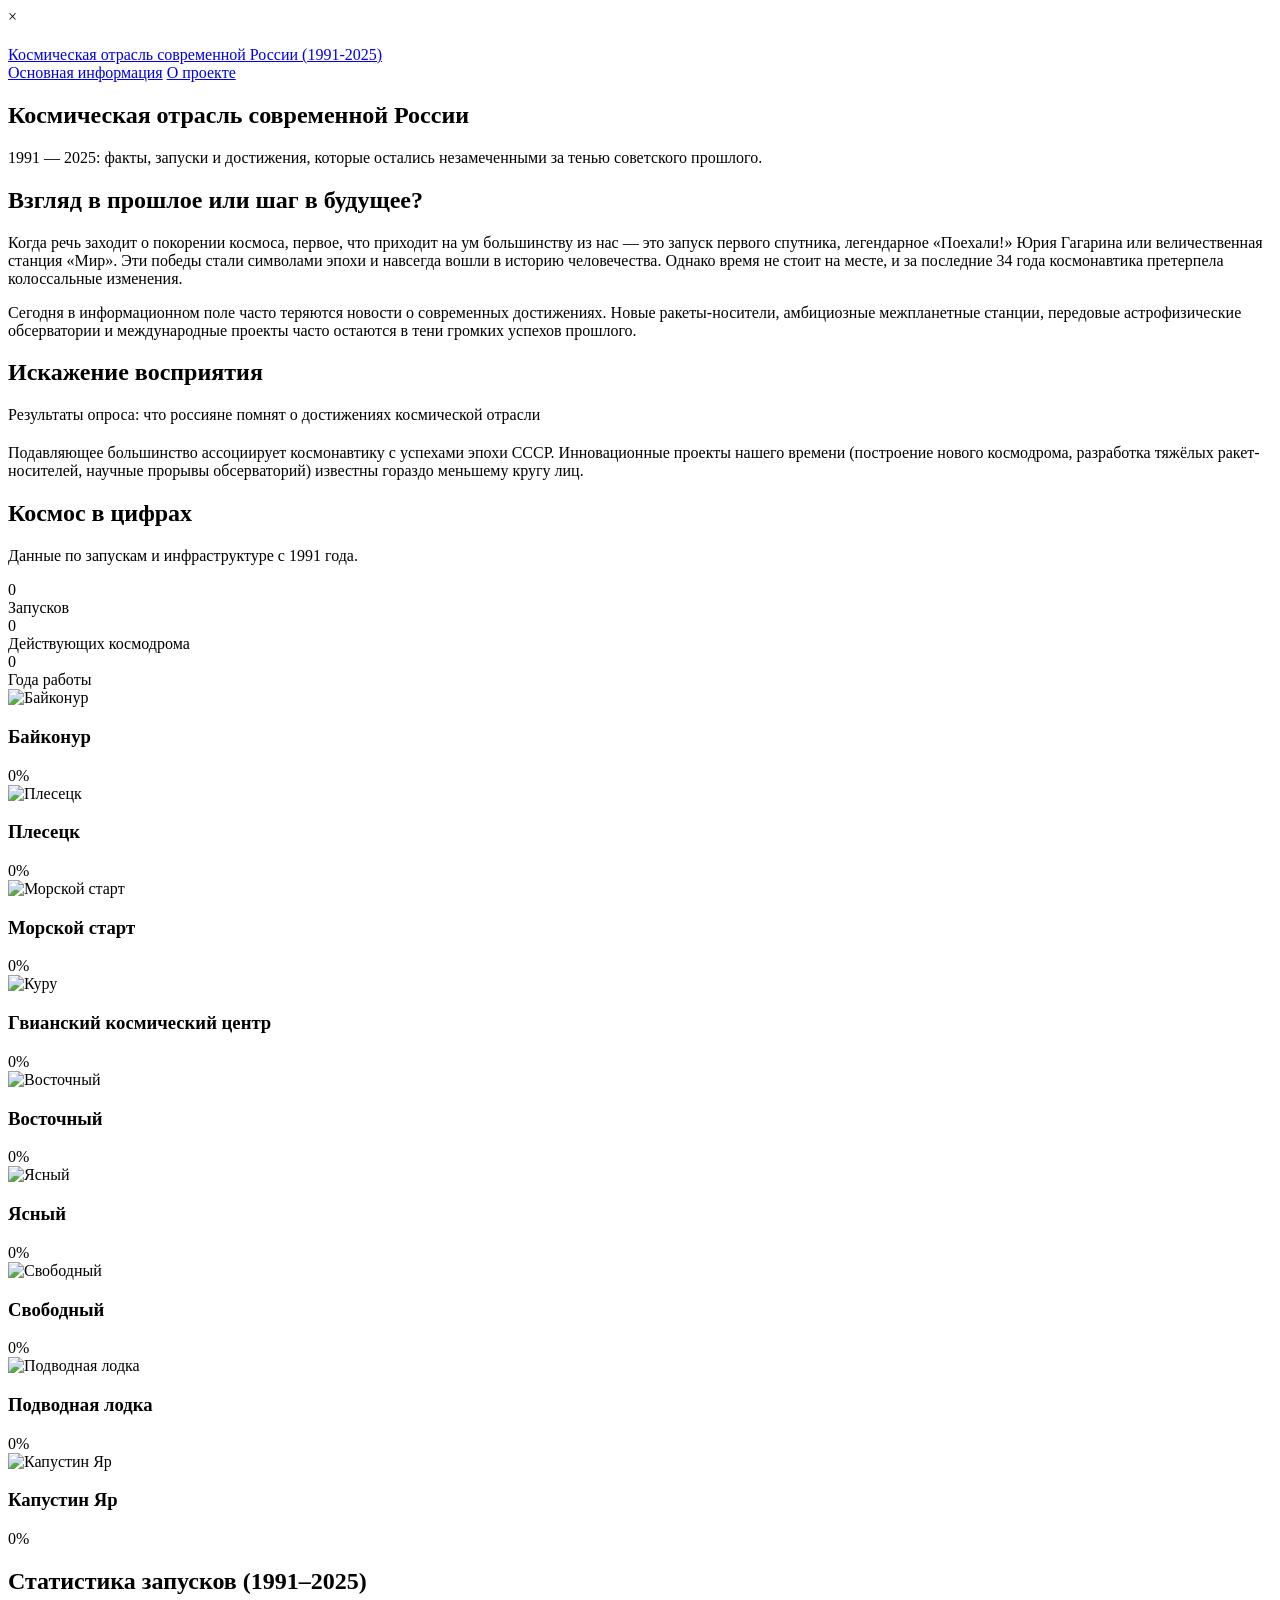
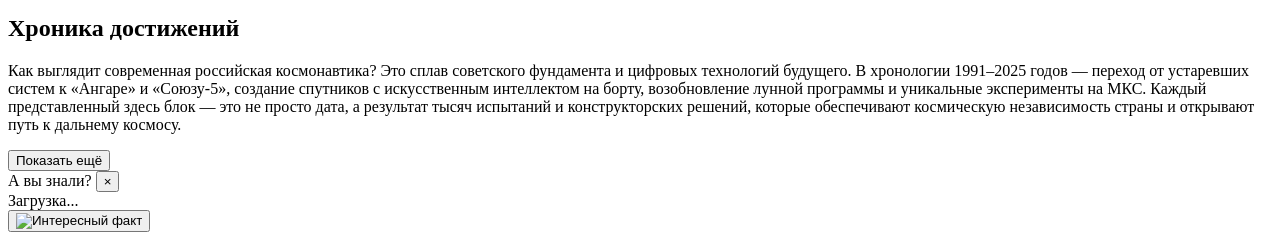
==== index.html @ 2cbf3773 "Create index.html" ====
<!DOCTYPE html>
<html lang="ru">
<head>
    <meta charset="UTF-8">
    <meta name="viewport" content="width=device-width, initial-scale=1.0">
    <title>Россия в космосе (1991-2025)</title>
    <link href="https://fonts.googleapis.com/css2?family=Roboto:wght@400;500;700;900&display=swap" rel="stylesheet">
    <link rel="stylesheet" href="style.css">
</head>

<div id="modal" class="modal">
    <div class="modal-content">
        <span class="close-modal">&times;</span>
        <div id="modal-img" class="modal-img"></div>
        <h2 id="modal-title" style="text-align: center; margin-bottom: 15px;"></h2>
        <p id="modal-text" style="line-height: 1.6; color: #475569;"></p>
    </div>
</div>
<body>

    <header class="header">
        <div class="container header-inner">
            <a href="index.html" class="logo">Космическая отрасль современной России (1991-2025)</a>
            <nav class="nav">
                <a href="index.html" class="active">Основная информация</a>
                <a href="about.html">О проекте</a>
            </nav>
        </div>
    </header>

    <section class="hero">
        <div class="container hero-content">
            <div class="hero-text t-animate" data-animate="fade-in-up">
                <h1>Космическая отрасль современной России</h1>
                <p>1991 — 2025: факты, запуски и достижения, которые остались незамеченными за тенью советского прошлого.</p>
            </div>
            <div class="hero-visual t-animate" data-animate="zoom-in">
    <div class="floating-object">
    <div class="slideshow-mask" id="slideshow">
        <div class="slide active" style="background-image: url('images/1.jpg')"></div>
        <div class="slide" style="background-image: url('images/2.jpg')"></div>
        <div class="slide" style="background-image: url('images/3.jpg')"></div>
    </div>
</div>
</div>
        </div>
    </section>

	<section class="section">
    <div class="container">
        <h2 class="section-title">Взгляд в прошлое или шаг в будущее?</h2>
        <p class="section-subtitle t-animate" data-animate="fade-in-up">
            Когда речь заходит о покорении космоса, первое, что приходит на ум большинству из нас — это запуск первого спутника, легендарное «Поехали!» Юрия Гагарина или величественная станция «Мир». Эти победы стали символами эпохи и навсегда вошли в историю человечества. Однако время не стоит на месте, и за последние 34 года космонавтика претерпела колоссальные изменения.
            </p>
        <p p class="section-subtitle t-animate" data-animate="fade-in-up">
Сегодня в информационном поле часто теряются новости о современных достижениях. Новые ракеты-носители, амбициозные межпланетные станции, передовые астрофизические обсерватории и международные проекты часто остаются в тени громких успехов прошлого.
        </p>
    </div>
</section>
	
	<section class="section" id="stats-section">
    <div class="container">
        <h2 class="section-title">Искажение восприятия</h2>
        <p class="section-subtitle">Результаты опроса: что россияне помнят о достижениях космической отрасли</p>
        
        <div class="chart-container" id="chart">
            </div>
            <p class="section-subtitle" style="margin-top:20px">Подавляющее большинство ассоциирует космонавтику с успехами эпохи СССР. Инновационные проекты нашего времени (построение нового космодрома, разработка тяжёлых ракет-носителей, научные прорывы обсерваторий) известны гораздо меньшему кругу лиц.</p>
    </div>
</section>


<section class="section">
        <div class="container">
            <h2 class="section-title t-animate" data-animate="fade-in-up">Космос в цифрах</h2>
            <p class="section-subtitle t-animate" data-animate="fade-in-up">Данные по запускам и инфраструктуре с 1991 года.</p>
            
            <div class="stats-grid">
                <div class="stat-item t-animate" data-animate="fade-in-up">
                    <div class="stat-number" data-target="988">0</div>
                    <div class="stat-label">Запусков</div>
                </div>
                <div class="stat-item t-animate" data-animate="fade-in-up" style="transition-delay: 0.1s;">
                    <div class="stat-number" data-target="3">0</div>
                    <div class="stat-label">Действующих космодрома</div>
                </div>
                <div class="stat-item t-animate" data-animate="fade-in-up" style="transition-delay: 0.2s;">
                    <div class="stat-number" data-target="34">0</div>
                    <div class="stat-label">Года работы</div>
                </div>
            </div>     
            
            
         
            <div class="spaceports-grid">
            
                <div class="spaceport-item t-animate" data-animate="fade-in-up" style="transition-delay: 0.1s;">
                    <div class="spaceport-circle">
                        <img src="images/б.png" alt="Байконур" class="spaceport-img">
                    </div>
                    <h3 class="spaceport-name">Байконур</h3>
                    <div class="spaceport-percentage" data-target="59.3">0%</div>
                </div>
                            
                <div class="spaceport-item t-animate" data-animate="fade-in-up" style="transition-delay: 0.2s;">
                    <div class="spaceport-circle">
                        <img src="images/п.png" alt="Плесецк" class="spaceport-img">
                    </div>
                    <h3 class="spaceport-name">Плесецк</h3>
                    <div class="spaceport-percentage" data-target="30.2">0%</div>
                </div>


		<div class="spaceport-item t-animate" data-animate="fade-in-up" style="transition-delay: 0.3s;">
                    <div class="spaceport-circle">
                        <img src="images/пп.png" alt="Морской старт" class="spaceport-img">
                    </div>
                    <h3 class="spaceport-name">Морской старт</h3>
                    <div class="spaceport-percentage" data-target="3.6
                    ">0%</div>
                </div>


                <div class="spaceport-item t-animate" data-animate="fade-in-up" style="transition-delay: 0.1s;">
                    <div class="spaceport-circle">
                        <img src="images/гкц.png" alt="Куру" class="spaceport-img">
                    </div>
                    <h3 class="spaceport-name">Гвианский космический центр</h3>
                    <div class="spaceport-percentage" data-target="2.7">0%</div>
                </div>		

                <div class="spaceport-item t-animate" data-animate="fade-in-up" style="transition-delay: 0.2s;">
                    <div class="spaceport-circle">
                        <img src="images/в.png" alt="Восточный" class="spaceport-img">
                    </div>
                    <h3 class="spaceport-name">Восточный</h3>
                    <div class="spaceport-percentage" data-target="2.1">0%</div>
                </div>

                <div class="spaceport-item t-animate" data-animate="fade-in-up" style="transition-delay: 0.3s;">
                    <div class="spaceport-circle">
                        <img src="images/я.png" alt="Ясный" class="spaceport-img">
                    </div>
                    <h3 class="spaceport-name">Ясный</h3>
                    <div class="spaceport-percentage" data-target="1">0%</div>
                </div>

                <div class="spaceport-item t-animate" data-animate="fade-in-up" style="transition-delay: 0.1s;">
                    <div class="spaceport-circle">
                        <img src="images/с.png" alt="Свободный" class="spaceport-img">
                    </div>
                    <h3 class="spaceport-name">Свободный</h3>
                    <div class="spaceport-percentage" data-target="0.5">0%</div>
                </div>
             
                <div class="spaceport-item t-animate" data-animate="fade-in-up" style="transition-delay: 0.2s;">
                    <div class="spaceport-circle">
                        <img src="images/пл.png" alt="Подводная лодка" class="spaceport-img">
                    </div>
                    <h3 class="spaceport-name">Подводная лодка</h3>
                    <div class="spaceport-percentage" data-target="0.3">0%</div>
                </div>

                <div class="spaceport-item t-animate" data-animate="fade-in-up" style="transition-delay: 0.3s;">
                    <div class="spaceport-circle">
                        <img src="images/к.png" alt="Капустин Яр" class="spaceport-img">
                    </div>
                    <h3 class="spaceport-name">Капустин Яр</h3>
                    <div class="spaceport-percentage" data-target="0.2">0%</div>
                </div>
            </div>
             
            
                   
    </section>
    
    <section class="section">
    <div class="container">
        <h2 class="section-title t-animate" data-animate="fade-in-up">Статистика запусков (1991–2025)</h2>
        <div id="launches-chart" class="histogram-vertical"></div>
    </div>
</section>
	
    <section class="section">
        <div class="container">
            <h2 class="section-title t-animate" data-animate="fade-in-up">Хроника достижений</h2>
            <p class="section-subtitle t-animate" data-animate="fade-in-up">Как выглядит современная российская космонавтика? Это сплав советского фундамента и цифровых технологий будущего. В хронологии 1991–2025 годов — переход от устаревших систем к «Ангаре» и «Союзу-5», создание спутников с искусственным интеллектом на борту, возобновление лунной программы и уникальные эксперименты на МКС. Каждый представленный здесь блок — это не просто дата, а результат тысяч испытаний и конструкторских решений, которые обеспечивают космическую независимость страны и открывают путь к дальнему космосу.
</p>
            
            <div class="cards-grid" id="events-grid"></div>

            <div class="btn-center t-animate" data-animate="fade-in-up">
                <button id="load-more-btn" class="btn btn-primary">Показать ещё</button>
            </div>
        </div>
    </section>

    <div class="fact-widget-container">
        <div class="fact-popup" id="fact-popup">
            <div class="fact-popup-header">
                <span>А вы знали?</span>
                <button class="close-fact" id="close-fact">×</button>
            </div>
            <div class="fact-popup-body" id="fact-text">Загрузка...</div>
        </div>
        <button class="fact-trigger-btn" id="fact-trigger-btn">
            <img src="images/question.png" alt="Интересный факт" style="width: 35px; height: 35px;">
        </button>
    </div>

    <script src="script.js"></script>
</body>
</html>
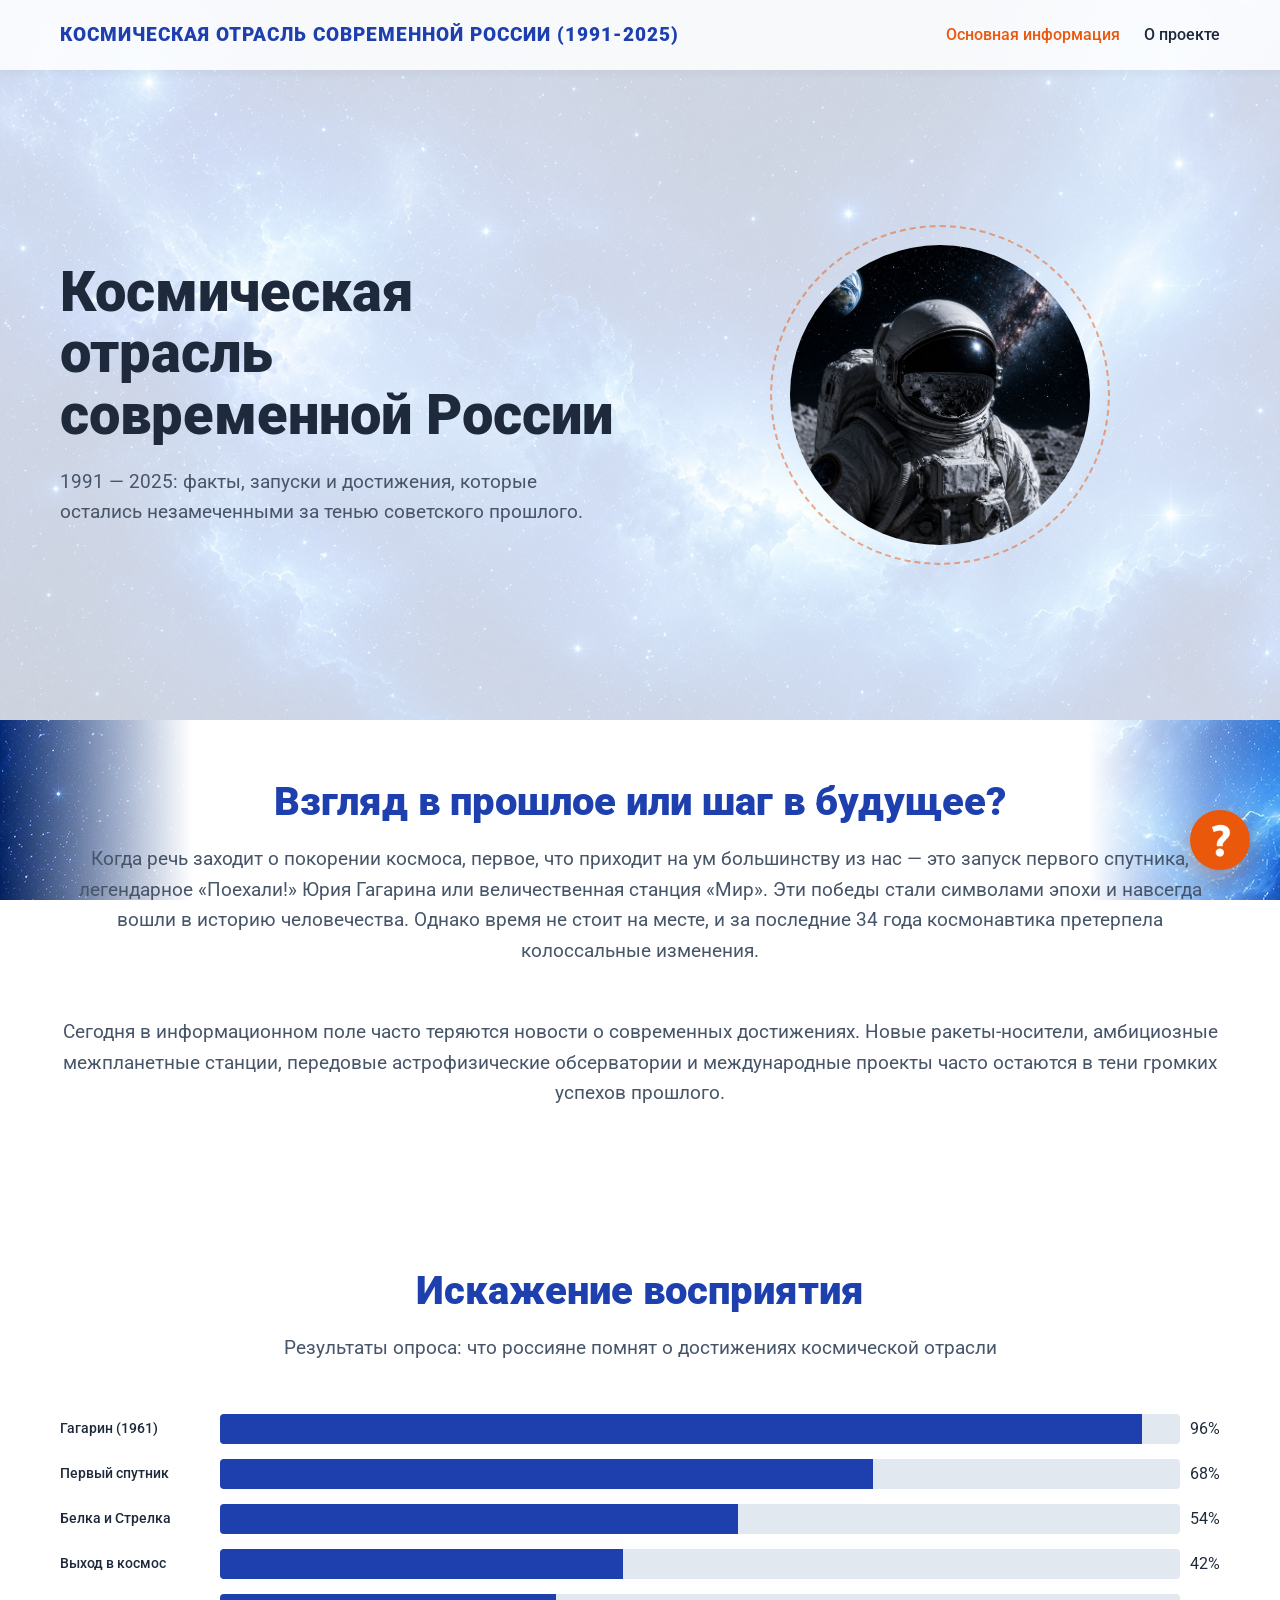
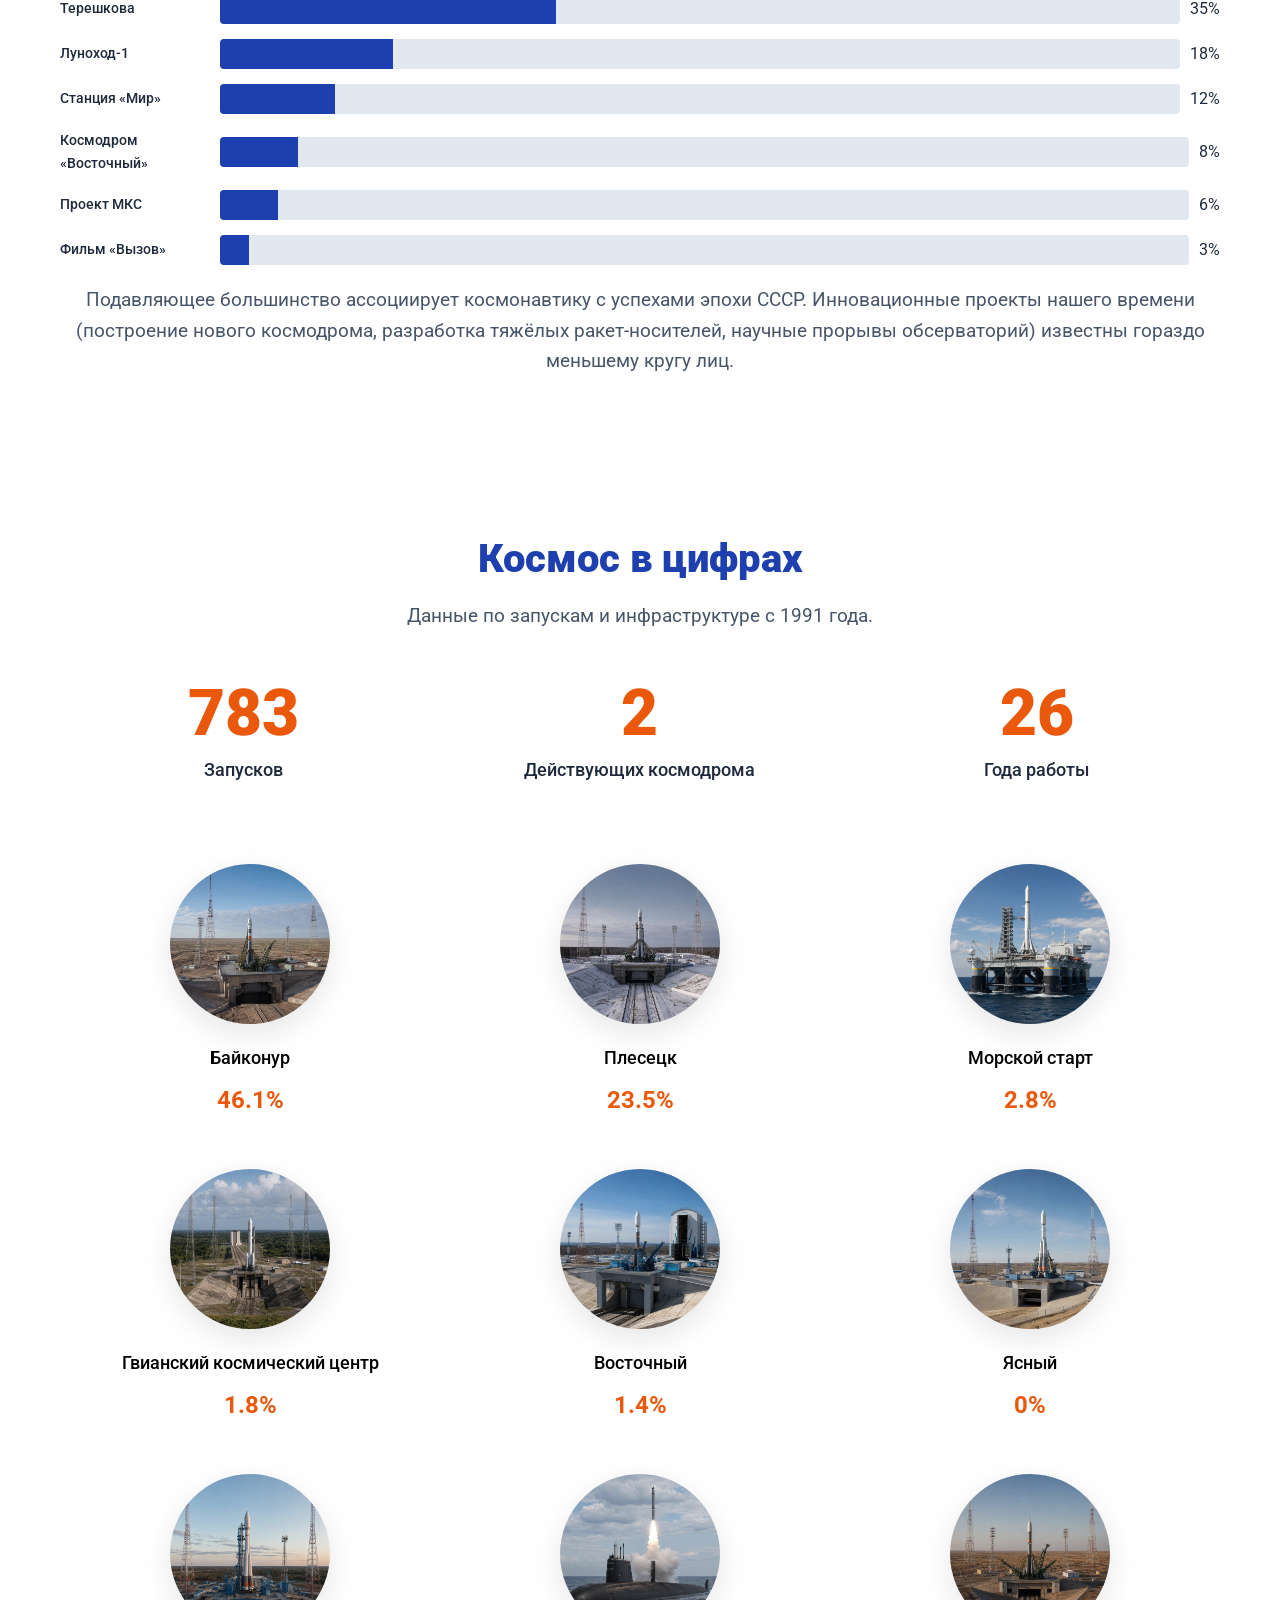
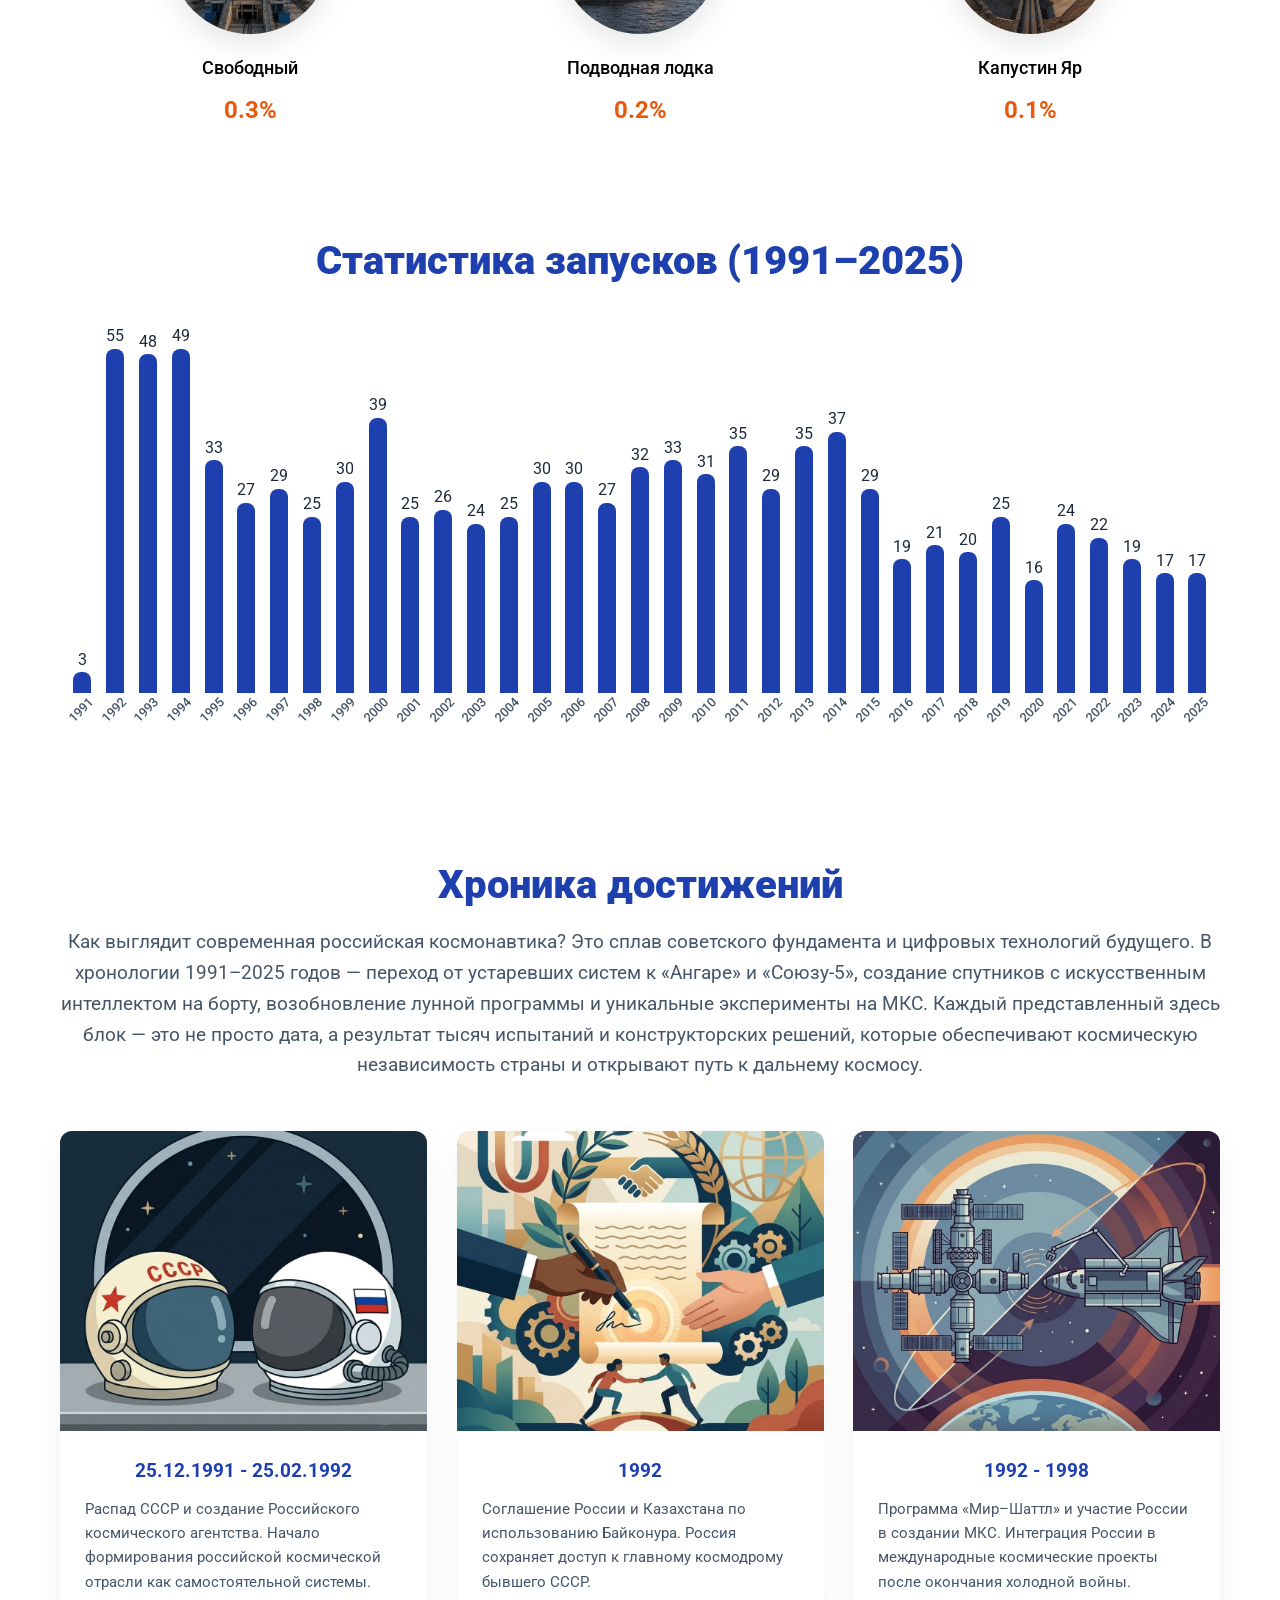
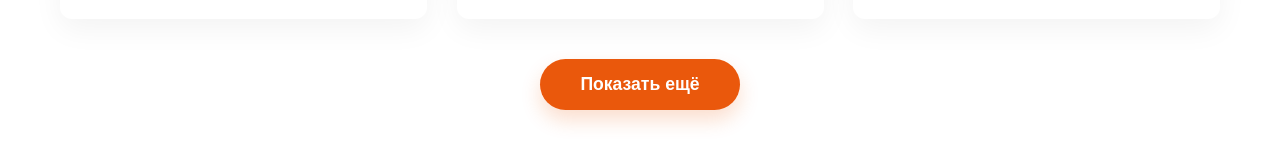
==== commit aa9552ba: "Update index.html" ====
--- a/index.html
+++ b/index.html
@@ -96,7 +96,7 @@
             
                 <div class="spaceport-item t-animate" data-animate="fade-in-up" style="transition-delay: 0.1s;">
                     <div class="spaceport-circle">
-                        <img src="images/б.png" alt="Байконур" class="spaceport-img">
+                        <img src="images/б.jpg" alt="Байконур" class="spaceport-img">
                     </div>
                     <h3 class="spaceport-name">Байконур</h3>
                     <div class="spaceport-percentage" data-target="59.3">0%</div>
@@ -104,7 +104,7 @@
                             
                 <div class="spaceport-item t-animate" data-animate="fade-in-up" style="transition-delay: 0.2s;">
                     <div class="spaceport-circle">
-                        <img src="images/п.png" alt="Плесецк" class="spaceport-img">
+                        <img src="images/п.jpg" alt="Плесецк" class="spaceport-img">
                     </div>
                     <h3 class="spaceport-name">Плесецк</h3>
                     <div class="spaceport-percentage" data-target="30.2">0%</div>
@@ -113,7 +113,7 @@
 
 		<div class="spaceport-item t-animate" data-animate="fade-in-up" style="transition-delay: 0.3s;">
                     <div class="spaceport-circle">
-                        <img src="images/пп.png" alt="Морской старт" class="spaceport-img">
+                        <img src="images/пп.jpg" alt="Морской старт" class="spaceport-img">
                     </div>
                     <h3 class="spaceport-name">Морской старт</h3>
                     <div class="spaceport-percentage" data-target="3.6
@@ -123,7 +123,7 @@
 
                 <div class="spaceport-item t-animate" data-animate="fade-in-up" style="transition-delay: 0.1s;">
                     <div class="spaceport-circle">
-                        <img src="images/гкц.png" alt="Куру" class="spaceport-img">
+                        <img src="images/гкц.jpg" alt="Куру" class="spaceport-img">
                     </div>
                     <h3 class="spaceport-name">Гвианский космический центр</h3>
                     <div class="spaceport-percentage" data-target="2.7">0%</div>
@@ -131,7 +131,7 @@
 
                 <div class="spaceport-item t-animate" data-animate="fade-in-up" style="transition-delay: 0.2s;">
                     <div class="spaceport-circle">
-                        <img src="images/в.png" alt="Восточный" class="spaceport-img">
+                        <img src="images/в.jpg" alt="Восточный" class="spaceport-img">
                     </div>
                     <h3 class="spaceport-name">Восточный</h3>
                     <div class="spaceport-percentage" data-target="2.1">0%</div>
@@ -139,7 +139,7 @@
 
                 <div class="spaceport-item t-animate" data-animate="fade-in-up" style="transition-delay: 0.3s;">
                     <div class="spaceport-circle">
-                        <img src="images/я.png" alt="Ясный" class="spaceport-img">
+                        <img src="images/я.jpg" alt="Ясный" class="spaceport-img">
                     </div>
                     <h3 class="spaceport-name">Ясный</h3>
                     <div class="spaceport-percentage" data-target="1">0%</div>
@@ -147,7 +147,7 @@
 
                 <div class="spaceport-item t-animate" data-animate="fade-in-up" style="transition-delay: 0.1s;">
                     <div class="spaceport-circle">
-                        <img src="images/с.png" alt="Свободный" class="spaceport-img">
+                        <img src="images/с.jpg" alt="Свободный" class="spaceport-img">
                     </div>
                     <h3 class="spaceport-name">Свободный</h3>
                     <div class="spaceport-percentage" data-target="0.5">0%</div>
@@ -155,7 +155,7 @@
              
                 <div class="spaceport-item t-animate" data-animate="fade-in-up" style="transition-delay: 0.2s;">
                     <div class="spaceport-circle">
-                        <img src="images/пл.png" alt="Подводная лодка" class="spaceport-img">
+                        <img src="images/пл.jpg" alt="Подводная лодка" class="spaceport-img">
                     </div>
                     <h3 class="spaceport-name">Подводная лодка</h3>
                     <div class="spaceport-percentage" data-target="0.3">0%</div>
@@ -163,7 +163,7 @@
 
                 <div class="spaceport-item t-animate" data-animate="fade-in-up" style="transition-delay: 0.3s;">
                     <div class="spaceport-circle">
-                        <img src="images/к.png" alt="Капустин Яр" class="spaceport-img">
+                        <img src="images/к.jpg" alt="Капустин Яр" class="spaceport-img">
                     </div>
                     <h3 class="spaceport-name">Капустин Яр</h3>
                     <div class="spaceport-percentage" data-target="0.2">0%</div>
--- a/style.css
+++ b/style.css
@@ -0,0 +1,558 @@
+:root {
+    --color-text: #1E293B;
+    /* Изменили на глубокий синий для ассоциации с космосом */
+    --color-accent-blue: #1E40AF; 
+    /* Оранжевый оставляем для контрастных акцентов */
+    --color-accent-orange: #EA580C;
+    --font-main: 'Roboto', sans-serif;
+    --color-dark-blue: #0F172A
+}
+
+* {
+    margin: 0;
+    padding: 0;
+    box-sizing: border-box;
+}
+
+body {
+    font-family: var(--font-main);
+    color: var(--color-text);
+    /* Тот самый линейный градиент */
+    background: linear-gradient(90deg, rgba(255, 255, 255, 0) 0%, #FFFFFF 15%, #FFFFFF 85%, rgba(255, 255, 255, 0) 100%), url('images/space.jpg');
+    background-attachment: fixed;
+    line-height: 1.6;
+    overflow-x: hidden;
+    min-height: 100vh;
+    display: flex;
+    flex-direction: column;
+}
+
+.container {
+    max-width: 1200px;
+    margin: 0 auto;
+    padding: 0 20px;
+}
+
+.modal {
+    display: none; 
+    position: fixed; 
+    top: 0; left: 0; 
+    width: 100%; height: 100%;
+    background: rgba(0, 0, 0, 0.7);
+    z-index: 1000;
+    justify-content: center;
+    align-items: center;
+    padding: 20px;
+}
+
+.modal-content {
+    background: white;
+    padding: 40px;
+    border-radius: 20px;
+    max-width: 600px; /* Фиксированная ширина */
+    width: 100%;
+    position: relative;
+    max-height: 90vh;
+    overflow-y: auto; /* Прокрутка, если текст длинный */
+}
+
+.modal-img {
+    width: 100%;
+    aspect-ratio: 1 / 1; /* Всегда квадрат */
+    background-size: cover;
+    background-position: center;
+    border-radius: 10px;
+    margin-bottom: 20px;
+}
+
+.close-modal {
+    position: absolute;
+    top: 20px; right: 20px;
+    font-size: 2rem;
+    cursor: pointer;
+    color: #333;
+}
+
+/* Контейнер для сетки космодромов */
+.spaceports-grid {
+    display: grid;
+    grid-template-columns: repeat(3, 1fr);
+    gap: 50px 30px;
+    margin-top: 80px; /* Отступ от верхних цифр */
+    padding: 0 10px;
+}
+
+/* Элемент космодрома */
+.spaceport-item {
+    display: flex;
+    flex-direction: column;
+    align-items: center;
+    text-align: center;
+}
+
+/* Круглая обертка для изображения */
+.spaceport-circle {
+    width: 160px;
+    height: 160px;
+    border-radius: 50%;
+    overflow: hidden;
+    margin-bottom: 20px;
+    box-shadow: 0 10px 30px rgba(0, 0, 0, 0.1); /* Легкая тень в стиле Tilda */
+    background-color: #f5f5f5;
+    transition: transform 0.3s ease;
+}
+
+/* Эффект при наведении на элемент */
+.spaceport-item:hover .spaceport-circle {
+    transform: translateY(-5px);
+}
+
+/* Само изображение внутри круга */
+.spaceport-img {
+    width: 100%;
+    height: 100%;
+    object-fit: cover; /* Картинка заполнит круг без деформации */
+    filter: grayscale(20%); /* Слегка приглушим тона для стиля */
+    transition: filter 0.3s ease;
+}
+
+.spaceport-item:hover .spaceport-img {
+    filter: grayscale(0%);
+}
+
+/* Название космодрома */
+.spaceport-name {
+    font-size: 18px;
+    font-weight: 500;
+    color: #000000;
+    margin: 0 0 8px 0;
+    font-family: inherit;
+}
+
+/* Процент запусков */
+.spaceport-percentage {
+    font-size: 24px;
+    font-weight: 700;
+    color: #EA580C; /* Можно выбрать акцентный цвет вашего сайта */
+    font-family: inherit;
+}
+
+/* Адаптивность */
+@media (max-width: 960px) {
+    .spaceports-grid {
+        grid-template-columns: repeat(2, 1fr);
+        gap: 40px 20px;
+        margin-top: 60px;
+    }
+    .spaceport-circle {
+        width: 140px;
+        height: 140px;
+    }
+}
+
+@media (max-width: 568px) {
+    .spaceports-grid {
+        grid-template-columns: 1fr;
+        gap: 40px;
+        margin-top: 50px;
+    }
+}
+
+
+
+/* Навигация */
+.header {
+    position: fixed;
+    top: 0; width: 100%;
+    background: rgba(255, 255, 255, 0.85);
+    backdrop-filter: blur(12px);
+    box-shadow: 0 2px 10px rgba(0,0,0,0.05);
+    z-index: 100;
+}
+.header-inner {
+    display: flex;
+    justify-content: space-between;
+    align-items: center;
+    height: 70px;
+}
+.logo {
+    font-weight: 900;
+    font-size: 1.2rem;
+    color: var(--color-accent-blue);
+    text-transform: uppercase;
+    letter-spacing: 1px;
+    text-decoration: none;
+}
+.nav a {
+    text-decoration: none;
+    color: var(--color-text);
+    margin-left: 20px;
+    font-weight: 500;
+    transition: color 0.2s;
+}
+.nav a:hover, .nav a.active { color: var(--color-accent-orange); }
+
+/* Секции */
+.section { 
+    padding: 50px 0; 
+    flex: 1;
+}
+.bg-glass { 
+    /* Эффект матового стекла для выделения блоков на фоне градиента */
+    background-color: rgba(255, 255, 255, 0.6); 
+    backdrop-filter: blur(5px);
+    border-top: 1px solid rgba(255, 255, 255, 0.8);
+    border-bottom: 1px solid rgba(255, 255, 255, 0.8);
+}
+.section-title {
+    font-size: 2.5rem;
+    font-weight: 900;
+    text-align: center;
+    margin-bottom: 10px;
+    color: var(--color-accent-blue);
+}
+.section-subtitle {
+    text-align: center;
+    font-size: 1.2rem;
+    margin-bottom: 50px;
+    color: #475569;
+}
+
+.events-section {
+    background: linear-gradient(90deg, var(--color-dark-blue) 0%, #F8FAFC 15%, #F8FAFC 85%, var(--color-dark-blue) 100%);
+}
+
+.chart-container {
+    display: flex;
+    flex-direction: column;
+    gap: 15px;
+    margin-top: 40px;
+}
+
+.bar-wrapper {
+    display: flex;
+    align-items: center;
+    gap: 10px;
+}
+
+.bar-label { width: 150px; font-size: 0.9rem; font-weight: 500; }
+
+.bar-bg {
+    flex-grow: 1;
+    height: 30px;
+    background: #e2e8f0;
+    border-radius: 4px;
+    overflow: hidden;
+}
+
+.bar-fill {
+    height: 100%;
+    background: var(--color-accent-blue);
+    width: 0; /* Начальное состояние */
+    transition: width 1.5s ease-out;
+}
+
+/* Обложка (Hero) */
+.hero {
+    min-height: 80vh;
+    display: flex;
+    align-items: center;
+    padding-top: 70px;
+    background: linear-gradient(rgba(255,255,255,0.8), rgba(255,255,255,0.8)), url('images/space.jpg');
+    background-size: cover;
+    background-position: center;
+}
+.hero-content {
+    display: flex;
+    align-items: center;
+    justify-content: space-between;
+    width: 100%;
+}
+.hero-text { flex: 1; padding-right: 40px; }
+.hero-text h1 {
+    font-size: 3.5rem;
+    font-weight: 900;
+    line-height: 1.1;
+    margin-bottom: 20px;
+}
+.hero-text p { font-size: 1.2rem; color: #475569; }
+.hero-visual {
+    flex: 1;
+    display: flex;
+    justify-content: center;
+    align-items: center;
+}
+.floating-object {
+    width: 300px;
+    height: 300px;
+    position: relative; /* Для позиционирования рамки */
+    animation: float 6s ease-in-out infinite;
+}
+
+/* Рамка теперь принадлежит .floating-object и НЕ обрезается */
+.floating-object::after {
+    content: ''; 
+    position: absolute;
+    top: -20px; left: -20px; right: -20px; bottom: -20px;
+    border: 2px dashed rgba(234, 88, 12, 0.5);
+    border-radius: 50%;
+    animation: spin 20s linear infinite;
+    pointer-events: none;
+}
+
+/* Контейнер для слайдов, который делает "круг" */
+.slideshow-mask {
+    width: 100%;
+    height: 100%;
+    border-radius: 50%;
+    overflow: hidden; /* Обрезает слайды по кругу */
+    position: relative;
+}
+
+.slide {
+    position: absolute;
+    top: 0; left: 0;
+    width: 100%; height: 100%;
+    background-size: cover;
+    background-position: center;
+    opacity: 0;
+    transition: opacity 1s ease-in-out;
+}
+
+.slide.active {
+    opacity: 1;
+}
+
+@keyframes float { 0% { transform: translateY(0); } 50% { transform: translateY(-20px); } 100% { transform: translateY(0); } }
+@keyframes spin { 100% { transform: rotate(360deg); } }
+
+/* Элементы контента */
+.chart-placeholder, .infographic-placeholder {
+    width: 100%; height: 300px;
+    background-color: rgba(255, 255, 255, 0.8);
+    border: 2px dashed #94A3B8;
+    border-radius: 12px;
+    display: flex; justify-content: center; align-items: center;
+    color: #64748B; margin-bottom: 40px; text-align: center;
+}
+
+.stats-grid { display: grid; grid-template-columns: repeat(3, 1fr); gap: 30px; text-align: center; margin-bottom: 50px; }
+.stat-number { font-size: 4rem; font-weight: 900; color: var(--color-accent-orange); line-height: 1; }
+.stat-label { font-size: 1.1rem; font-weight: 500; margin-top: 10px; }
+
+.cards-grid { display: grid; grid-template-columns: repeat(3, 1fr); gap: 30px; margin-bottom: 40px; }
+.card {
+    background: #FFFFFF;
+    border-radius: 12px; overflow: hidden;
+    box-shadow: 0 10px 30px rgba(0,0,0,0.05);
+    transition: transform 0.4s cubic-bezier(0.175, 0.885, 0.32, 1.275), box-shadow 0.4s;
+    will-change: transform;
+    display: flex; flex-direction: column;
+    cursor: pointer;
+}
+.card:hover {transform: translateY(-20px) !important; box-shadow: 0 20px 50px rgba(0,0,0,0.2); }
+.card-img { height: 300px; background-color: #E2E8F0; background-size: cover; background-position: center; }
+.card-body { padding: 25px; flex: 1; }
+.card-title { text-align: center; font-size: 1.2rem; font-weight: 700; margin-bottom: 10px; color: var(--color-accent-blue); }
+.card-text { font-size: 0.95rem; color: #475569; }
+
+.about-grid { display: grid; grid-template-columns: 1fr 1fr; gap: 40px; background: rgba(255,255,255,0.8); padding: 40px; border-radius: 20px; box-shadow: 0 10px 30px rgba(0,0,0,0.03); }
+.lit-list { padding-left: 20px; color: #475569; }
+.lit-list li { margin-bottom: 10px; }
+
+/* Кнопки */
+.btn-center { text-align: center; }
+.btn {
+    padding: 15px 40px; font-size: 1.1rem; font-weight: 700;
+    border: none; border-radius: 30px; cursor: pointer; transition: 0.3s;
+}
+.btn-primary { background-color: var(--color-accent-orange); color: white; box-shadow: 0 10px 20px rgba(234, 88, 12, 0.2); }
+.btn-primary:hover { background-color: #C2410C; transform: translateY(-2px); }
+
+/* Виджет (Знак вопроса) */
+.fact-widget-container { position: fixed; bottom: 30px; right: 30px; z-index: 1000; display: flex; flex-direction: column; align-items: flex-end; }
+.fact-trigger-btn {
+    width: 60px; height: 60px; border-radius: 50%;
+    background-color: var(--color-accent-orange); border: none; cursor: pointer;
+    box-shadow: 0 10px 25px rgba(234, 88, 12, 0.3);
+    display: flex; justify-content: center; align-items: center; transition: transform 0.3s;
+}
+.fact-trigger-btn:hover { transform: scale(1.1); }
+.fact-trigger-btn svg { width: 35px; height: 35px; }
+.fact-popup {
+    background: white; width: 300px; border-radius: 12px;
+    box-shadow: 0 15px 35px rgba(0,0,0,0.15); margin-bottom: 15px;
+    opacity: 0; transform: translateY(20px) scale(0.9); pointer-events: none;
+    transition: all 0.3s cubic-bezier(0.175, 0.885, 0.32, 1.275); transform-origin: bottom right;
+}
+.fact-popup.active { opacity: 1; transform: translateY(0) scale(1); pointer-events: auto; }
+.fact-popup-header { background: var(--color-accent-blue); color: white; padding: 15px; font-weight: 700; display: flex; justify-content: space-between; align-items: center; border-radius: 12px 12px 0 0; }
+.close-fact { background: none; border: none; color: white; font-size: 1.5rem; cursor: pointer; line-height: 1; }
+.fact-popup-body { padding: 20px; font-size: 0.95rem; }
+
+/* Анимации появления */
+.t-animate { opacity: 0; transition: all 0.8s ease-out; }
+.t-animate[data-animate="fade-in-up"] { transform: translateY(50px); }
+.t-animate[data-animate="zoom-in"] { transform: scale(0.8); }
+.t-animate_started { opacity: 1; transform: translateY(0) scale(1) !important; }
+
+@media (max-width: 768px) {
+    .hero-content { flex-direction: column; text-align: center; }
+    .hero-text { padding-right: 0; margin-bottom: 40px; }
+    .stats-grid, .cards-grid, .about-grid { grid-template-columns: 1fr; }
+}
+
+
+/* ==========================================================================
+   ОБНОВЛЕННЫЕ СТИЛИ ДЛЯ ВЕРТИКАЛЬНОЙ ГИСТОГРАММЫ ЗАПУСКОВ
+   ========================================================================== */
+
+/* Контейнер для графика — делаем его флексбокс-рядом, чтобы столбцы росли снизу вверх */
+#launches-chart {
+    display: flex;
+    align-items: flex-end; /* Столбцы выравниваются по нижней линии */
+    justify-content: space-between;
+    height: 450px; /* Увеличили высоту, чтобы столбцы стали выше и длиннее */
+    padding: 20px 10px 60px 10px; /* Отступ снизу увеличен под наклоненный текст */
+    background: transparent;
+    gap: 8px; /* Визуально разделяем столбцы между собой */
+}
+
+/* Обертка для столбца и подписи года */
+.launches-bar-wrapper {
+    display: flex;
+    flex-direction: column;
+    align-items: center;
+    justify-content: flex-end;
+    height: 100%;
+    flex: 1; /* Чтобы столбцы равномерно распределялись по ширине */
+    position: relative;
+}
+
+/* Сам столбец */
+.launches-bar {
+    width: 100%;
+    max-width: 18px; /* Ограничиваем максимальную ширину столбца */
+    background: var(--color-accent-blue); /* Используем тот же синий цвет */
+    border-radius: 8px 8px 0 0; /* Закругляем только верхние края */
+    
+    /* Анимация плавного появления высоты */
+    height: 0; 
+    transition: height 1.5s cubic-bezier(0.25, 1, 0.5, 1); 
+}
+
+/* Подпись года под столбцом */
+.launches-year {
+    position: absolute;
+    bottom: -40px; /* Смещаем вниз под график */
+    left: -25%;
+    font-size: 0.8rem;
+    font-weight: 500;
+    color: #475569;
+    
+    /* Поворачиваем текст под наклоном (45 градусов), чтобы не сливался */
+    transform: rotate(-45deg);
+    transform-origin: left top;
+    white-space: nowrap;
+}
+
+/* Убираем неуместную синюю полосу */
+/* Скорее всего, она появлялась из-за border в классе .bg-glass или каком-то общем контейнере */
+#launches-chart-section, 
+.launches-chart-container {
+    border-bottom: none !important;
+    border-top: none !important;
+    box-shadow: none !important;
+}
+
+
+/* ==========================================================================
+   СТИЛИ ДЛЯ СТРАНИЦЫ "О ПРОЕКТЕ"
+   ========================================================================== */
+
+.authors-grid {
+    display: grid;
+    grid-template-columns: repeat(2, 1fr);
+    gap: 40px;
+    max-width: 800px;
+    margin: 40px auto 0 auto;
+}
+
+.author-item {
+    display: flex;
+    flex-direction: column;
+    align-items: center;
+    text-align: center;
+}
+
+.author-avatar {
+    width: 180px;
+    height: 180px;
+    border-radius: 50%;
+    overflow: hidden;
+    margin-bottom: 20px;
+    box-shadow: 0 10px 30px rgba(0, 0, 0, 0.12);
+    background-color: #F1F5F9;
+    border: 3px solid white;
+    transition: transform 0.3s ease;
+}
+
+.author-item:hover .author-avatar {
+    transform: scale(1.04);
+}
+
+.author-avatar img {
+    width: 100%;
+    height: 100%;
+    object-fit: cover;
+}
+
+.author-name {
+    font-size: 1.3rem;
+    font-weight: 700;
+    color: var(--color-text);
+    margin-bottom: 5px;
+}
+
+.author-role {
+    font-size: 0.95rem;
+    color: #64748B;
+    max-width: 280px;
+}
+
+.sources-container {
+    max-width: 850px;
+    margin: 0 auto;
+    background: #FFFFFF;
+    padding: 40px 50px;
+    border-radius: 16px;
+    box-shadow: 0 10px 30px rgba(0, 0, 0, 0.03);
+}
+
+.sources-list {
+    padding-left: 20px;
+    color: var(--color-text);
+}
+
+.sources-list li {
+    margin-bottom: 15px;
+    font-size: 1rem;
+    line-height: 1.5;
+    color: #334155;
+    padding-left: 5px;
+}
+
+.sources-list li::marker {
+    font-weight: 700;
+    color: var(--color-accent-orange);
+}
+
+@media (max-width: 640px) {
+    .authors-grid {
+        grid-template-columns: 1fr;
+        gap: 40px;
+    }
+    .sources-container {
+        padding: 30px 20px;
+    }
+}
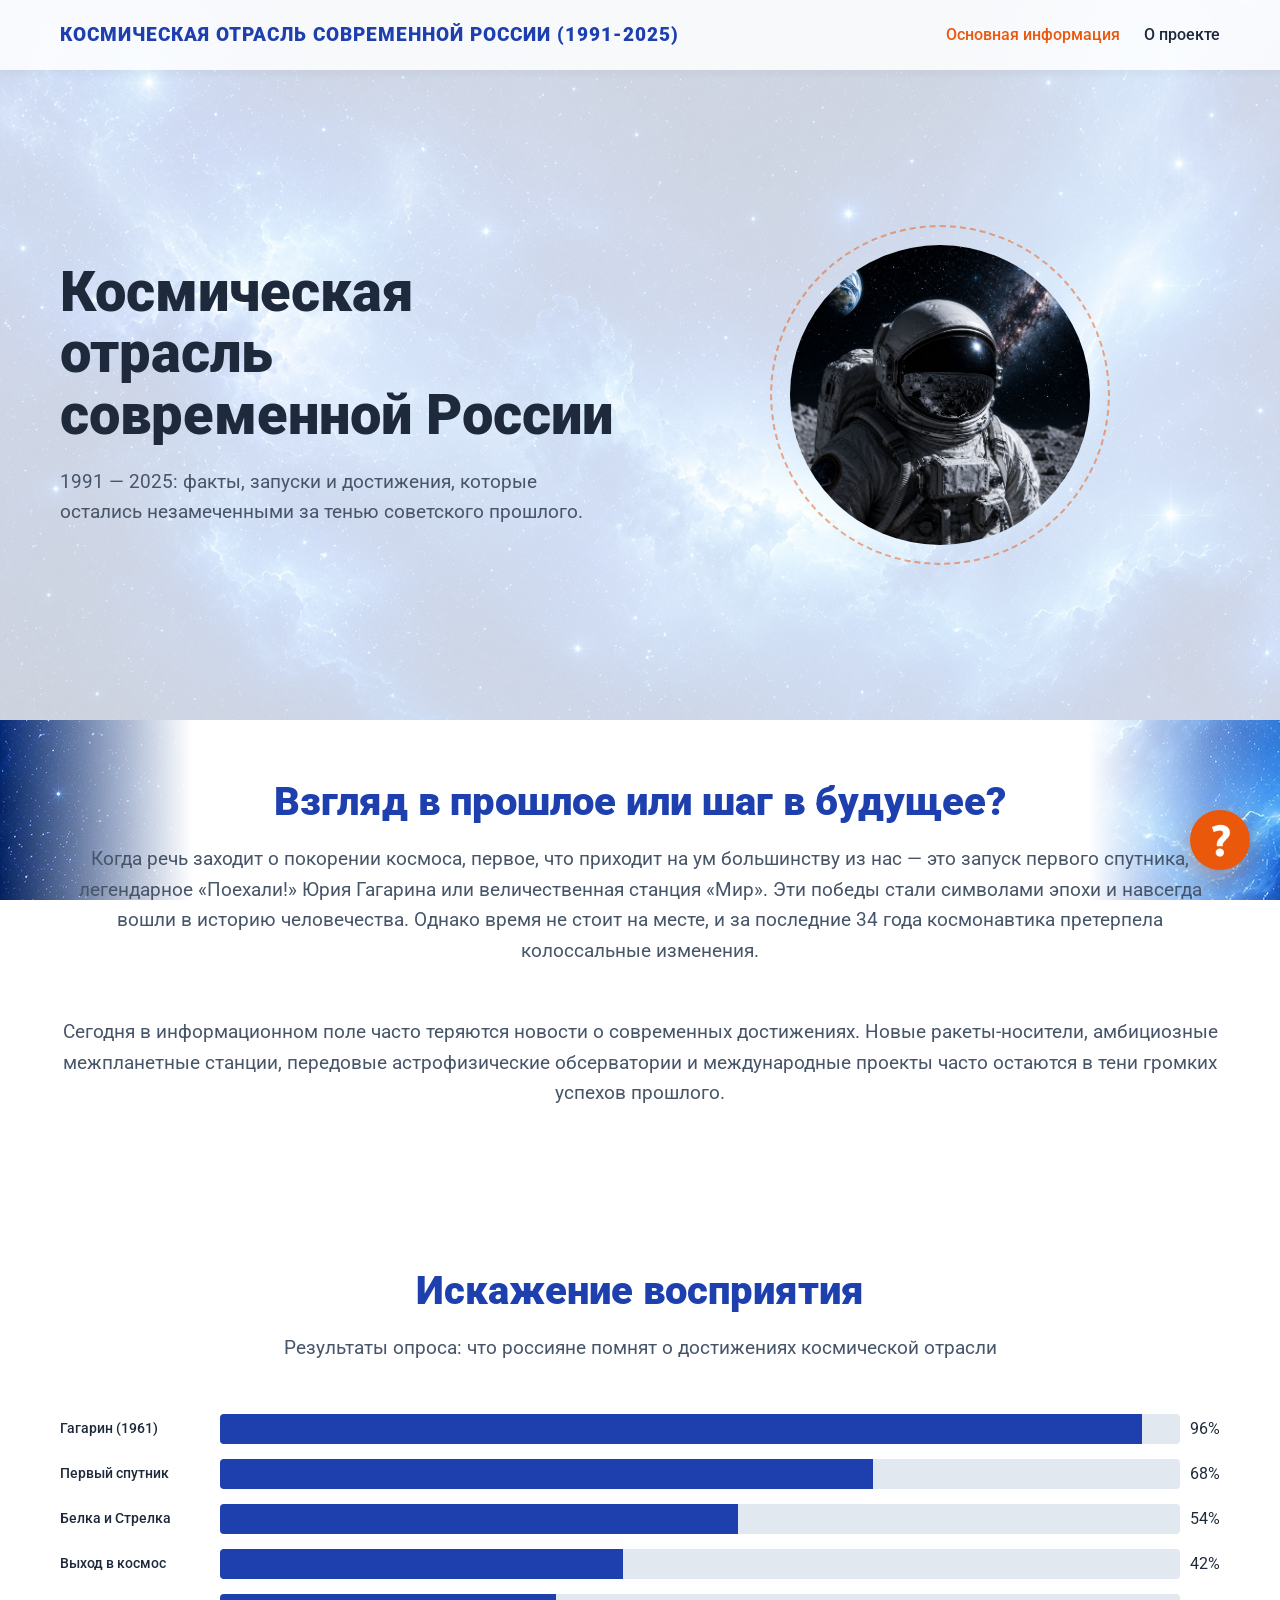
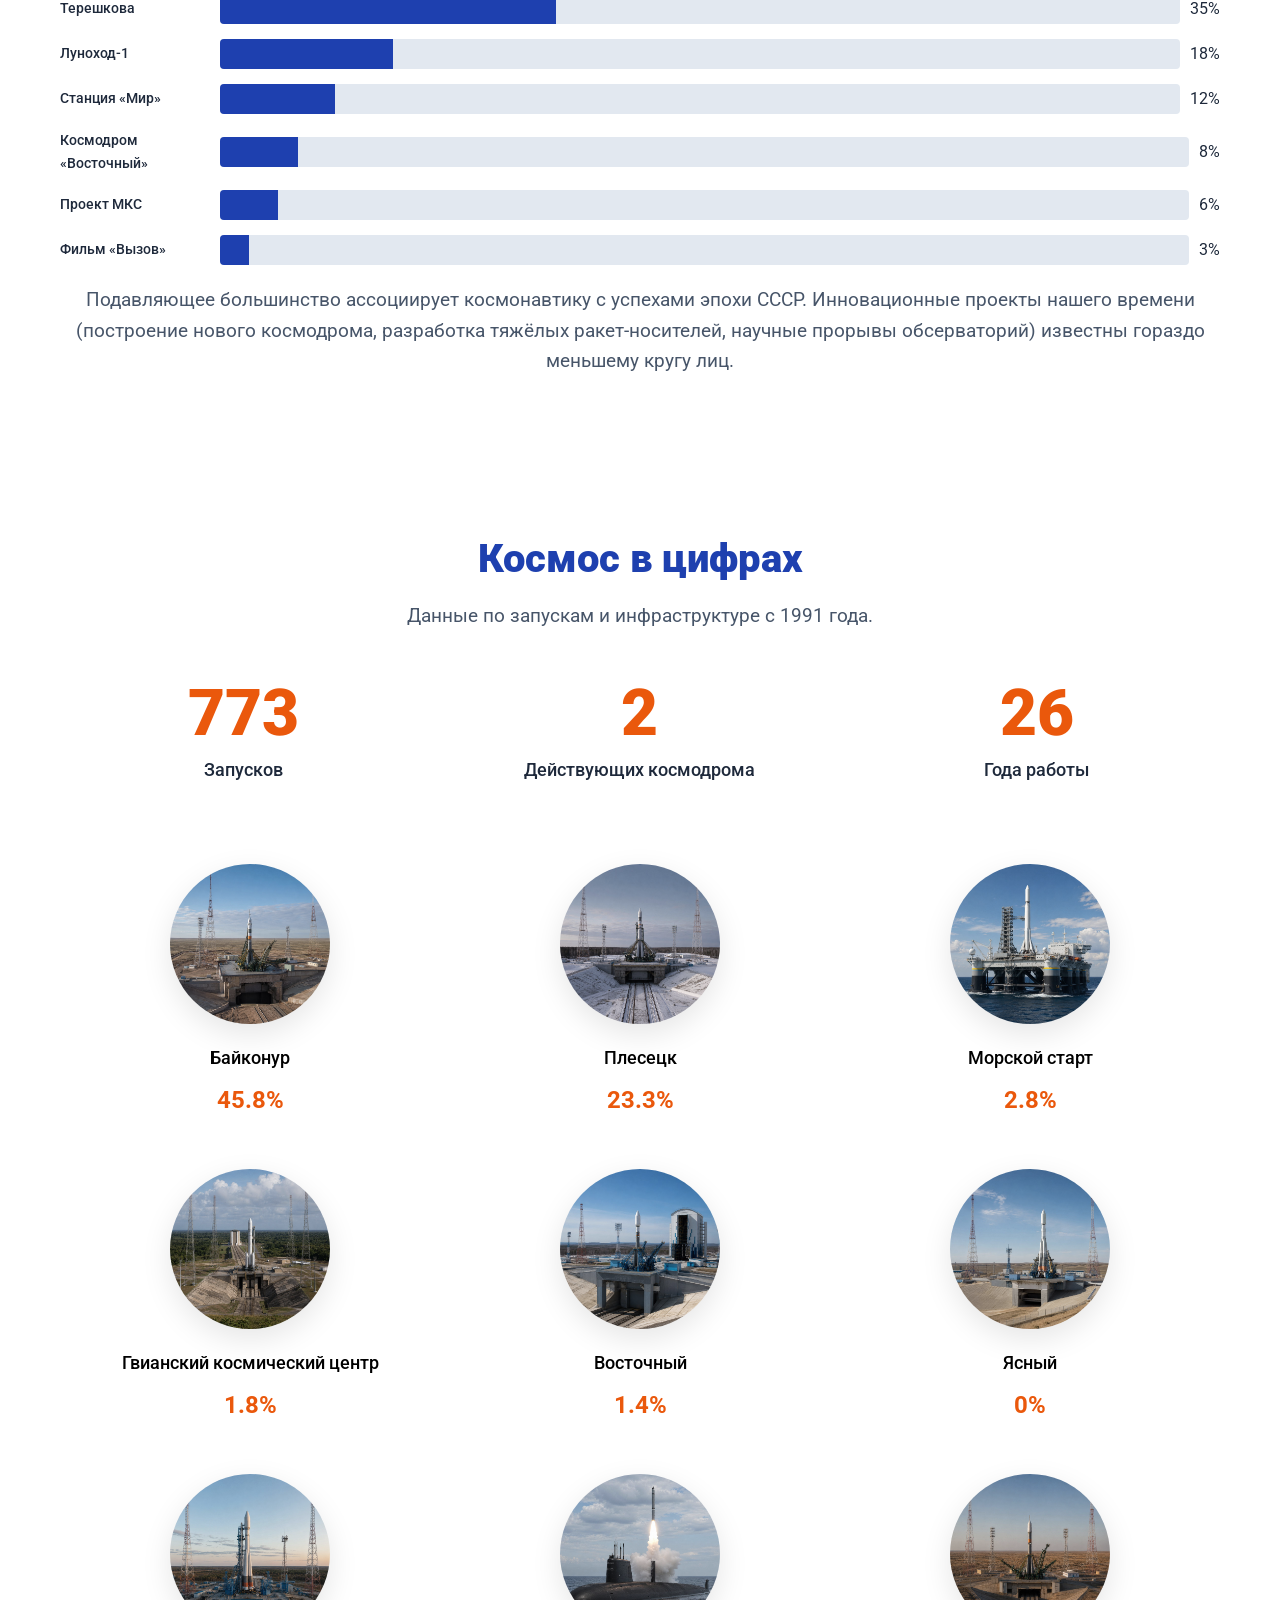
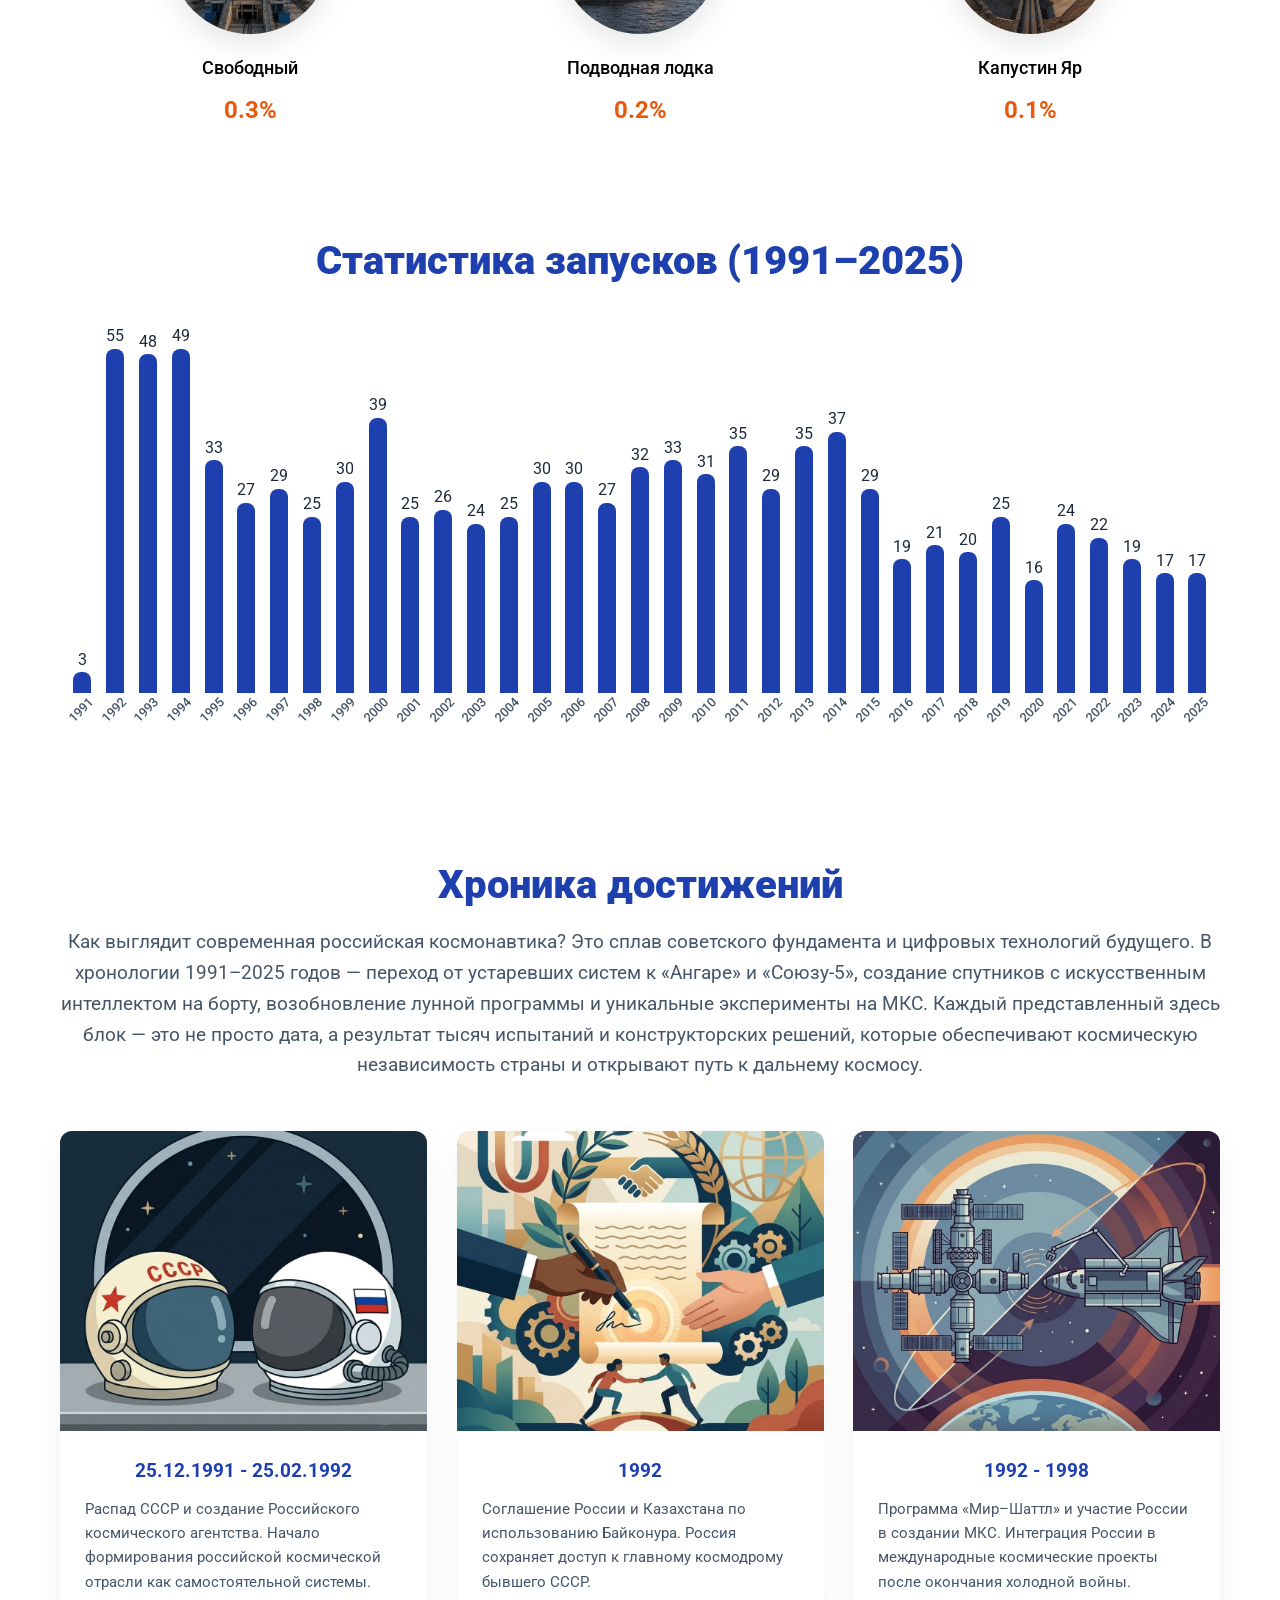
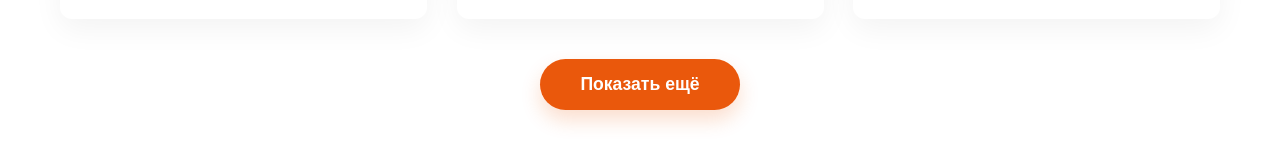
==== commit 0aa93e09: "Update index.html" ====
--- a/index.html
+++ b/index.html
@@ -6,6 +6,7 @@
     <title>Россия в космосе (1991-2025)</title>
     <link href="https://fonts.googleapis.com/css2?family=Roboto:wght@400;500;700;900&display=swap" rel="stylesheet">
     <link rel="stylesheet" href="style.css">
+	<link rel="icon" type="image/png" href="images/fav.png">
 </head>
 
 <div id="modal" class="modal">
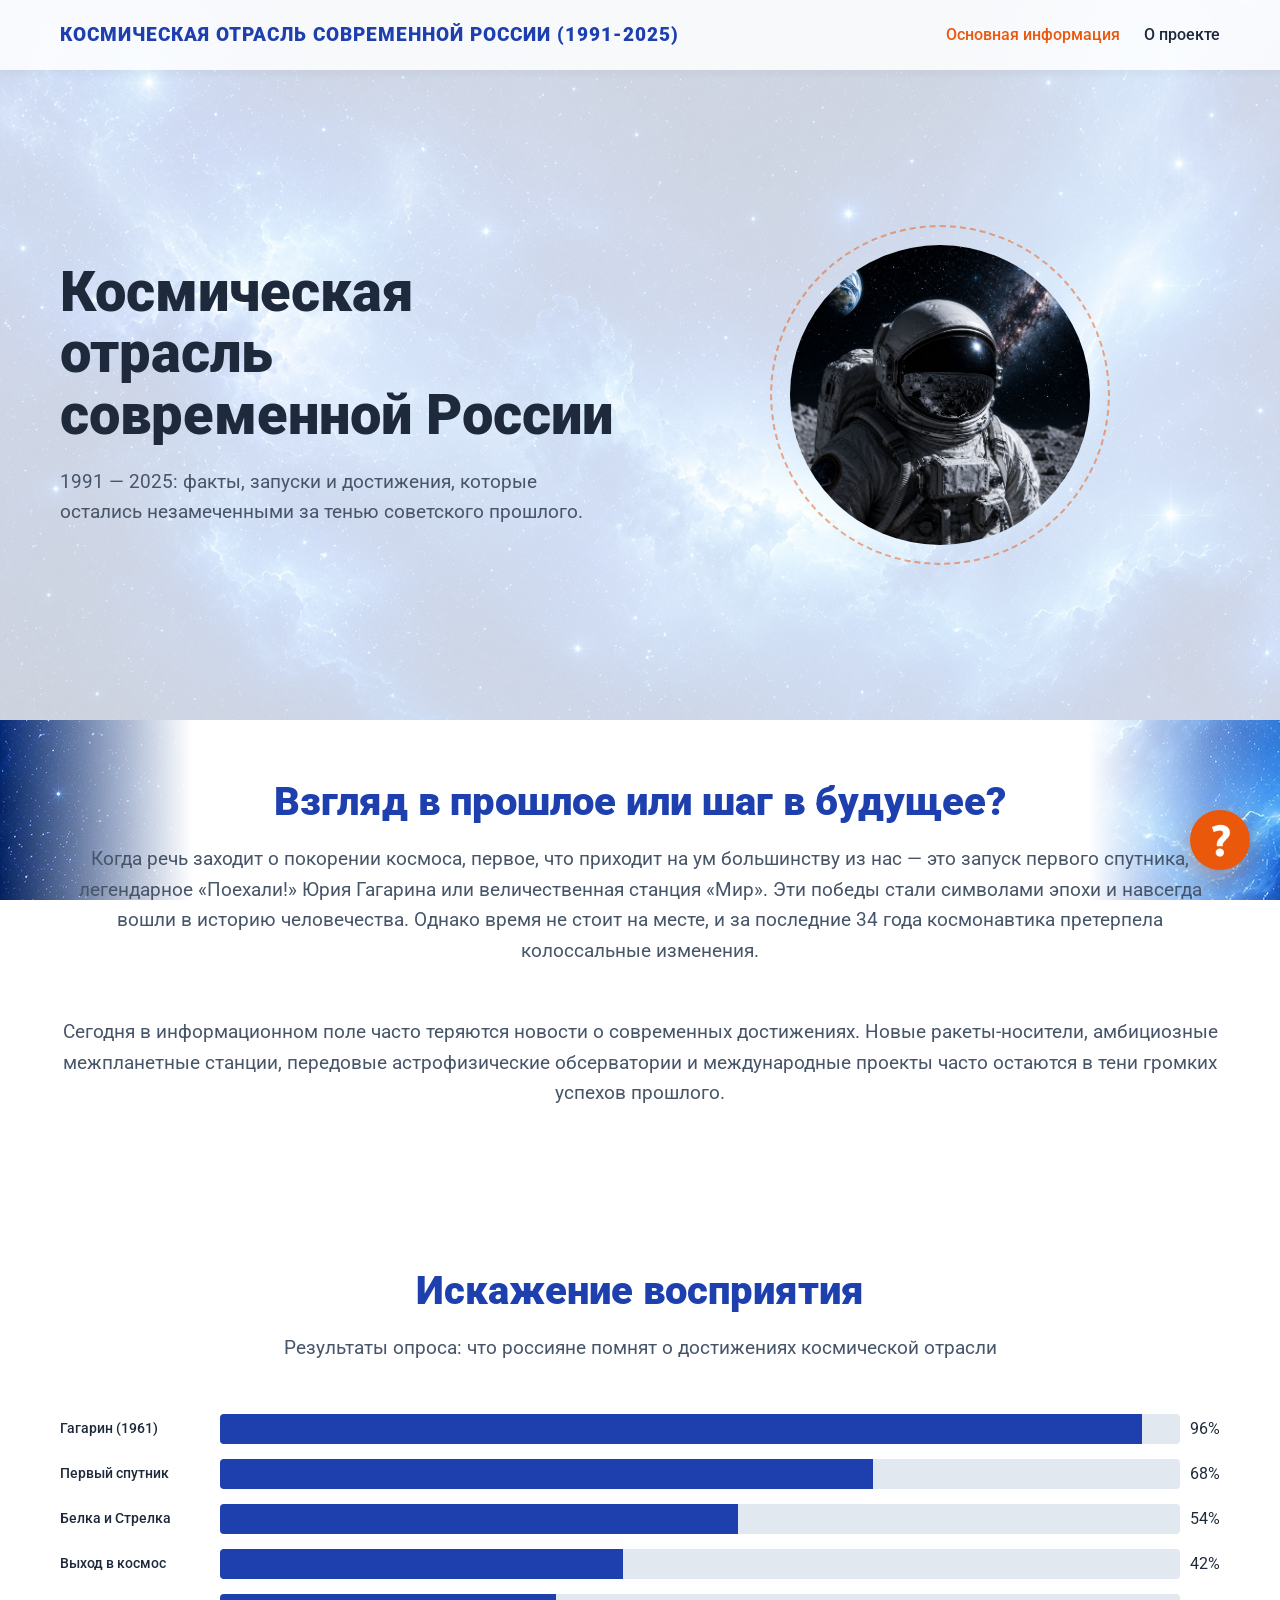
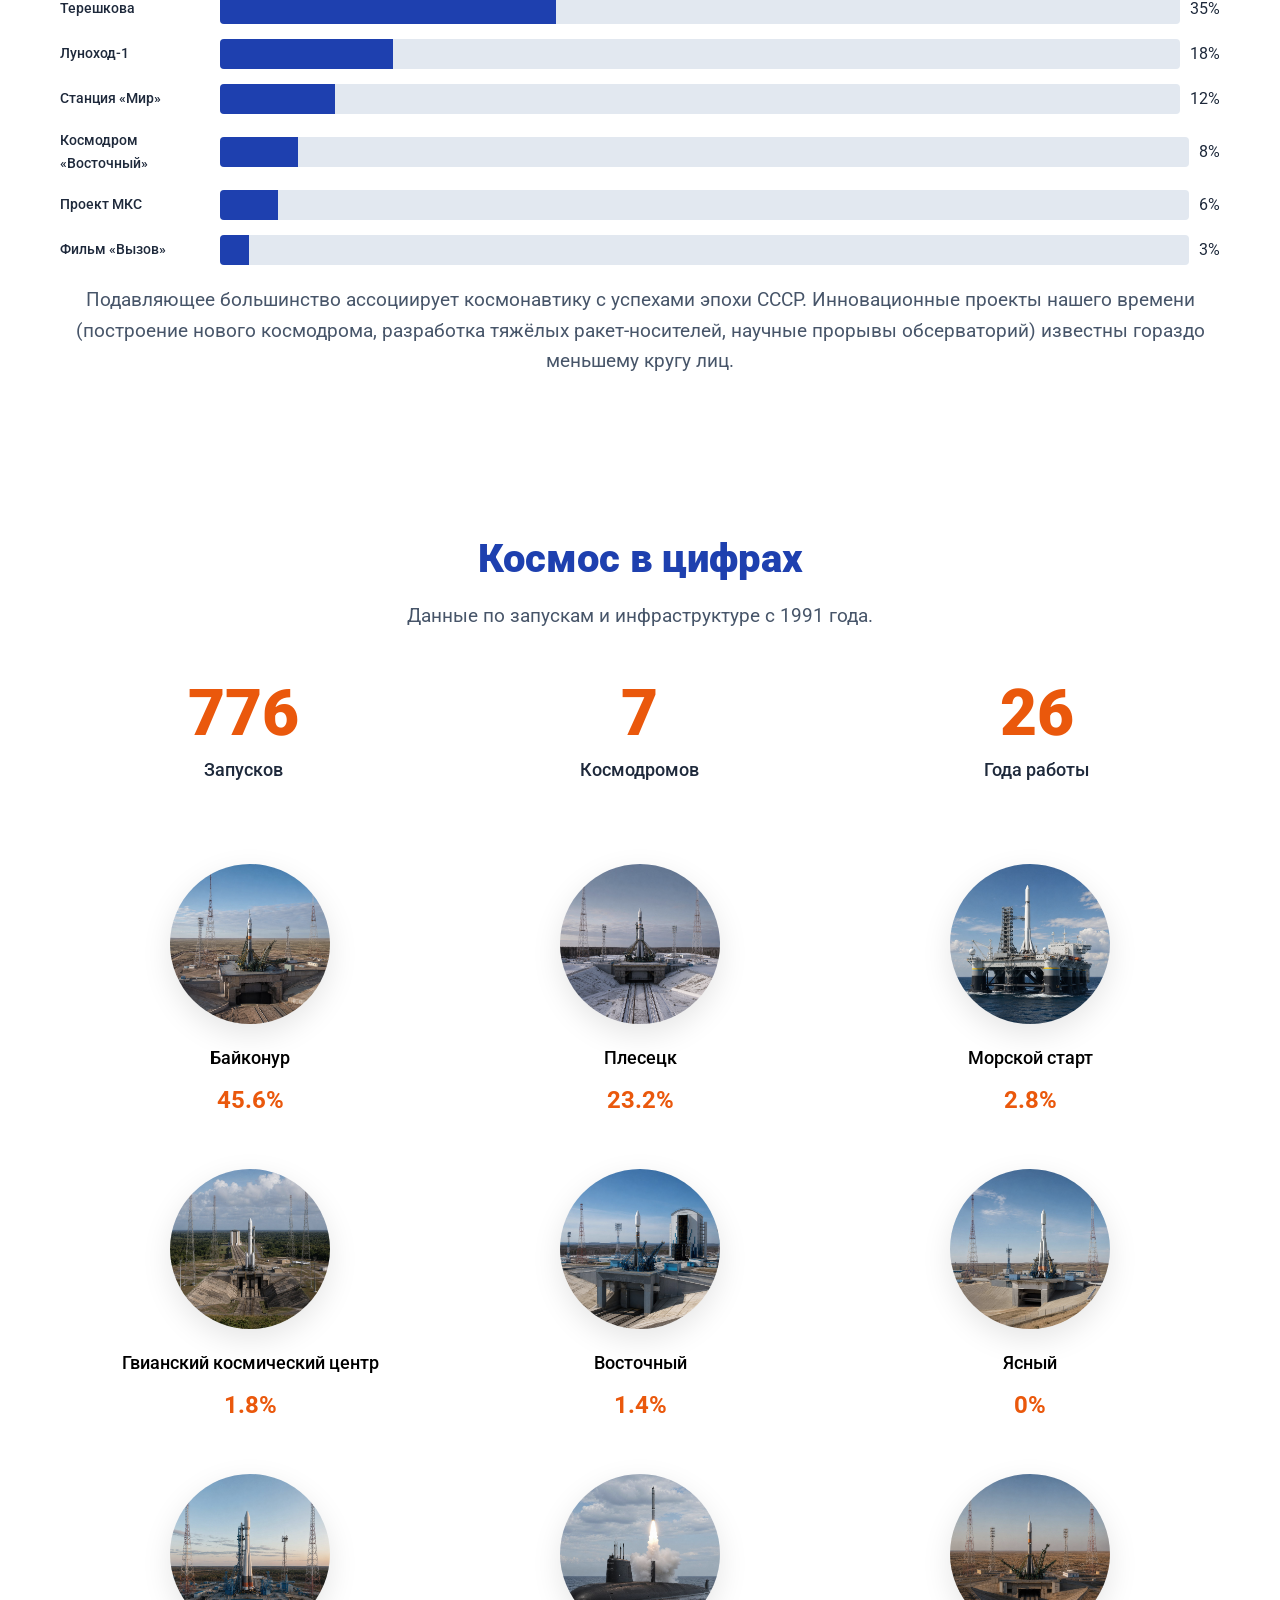
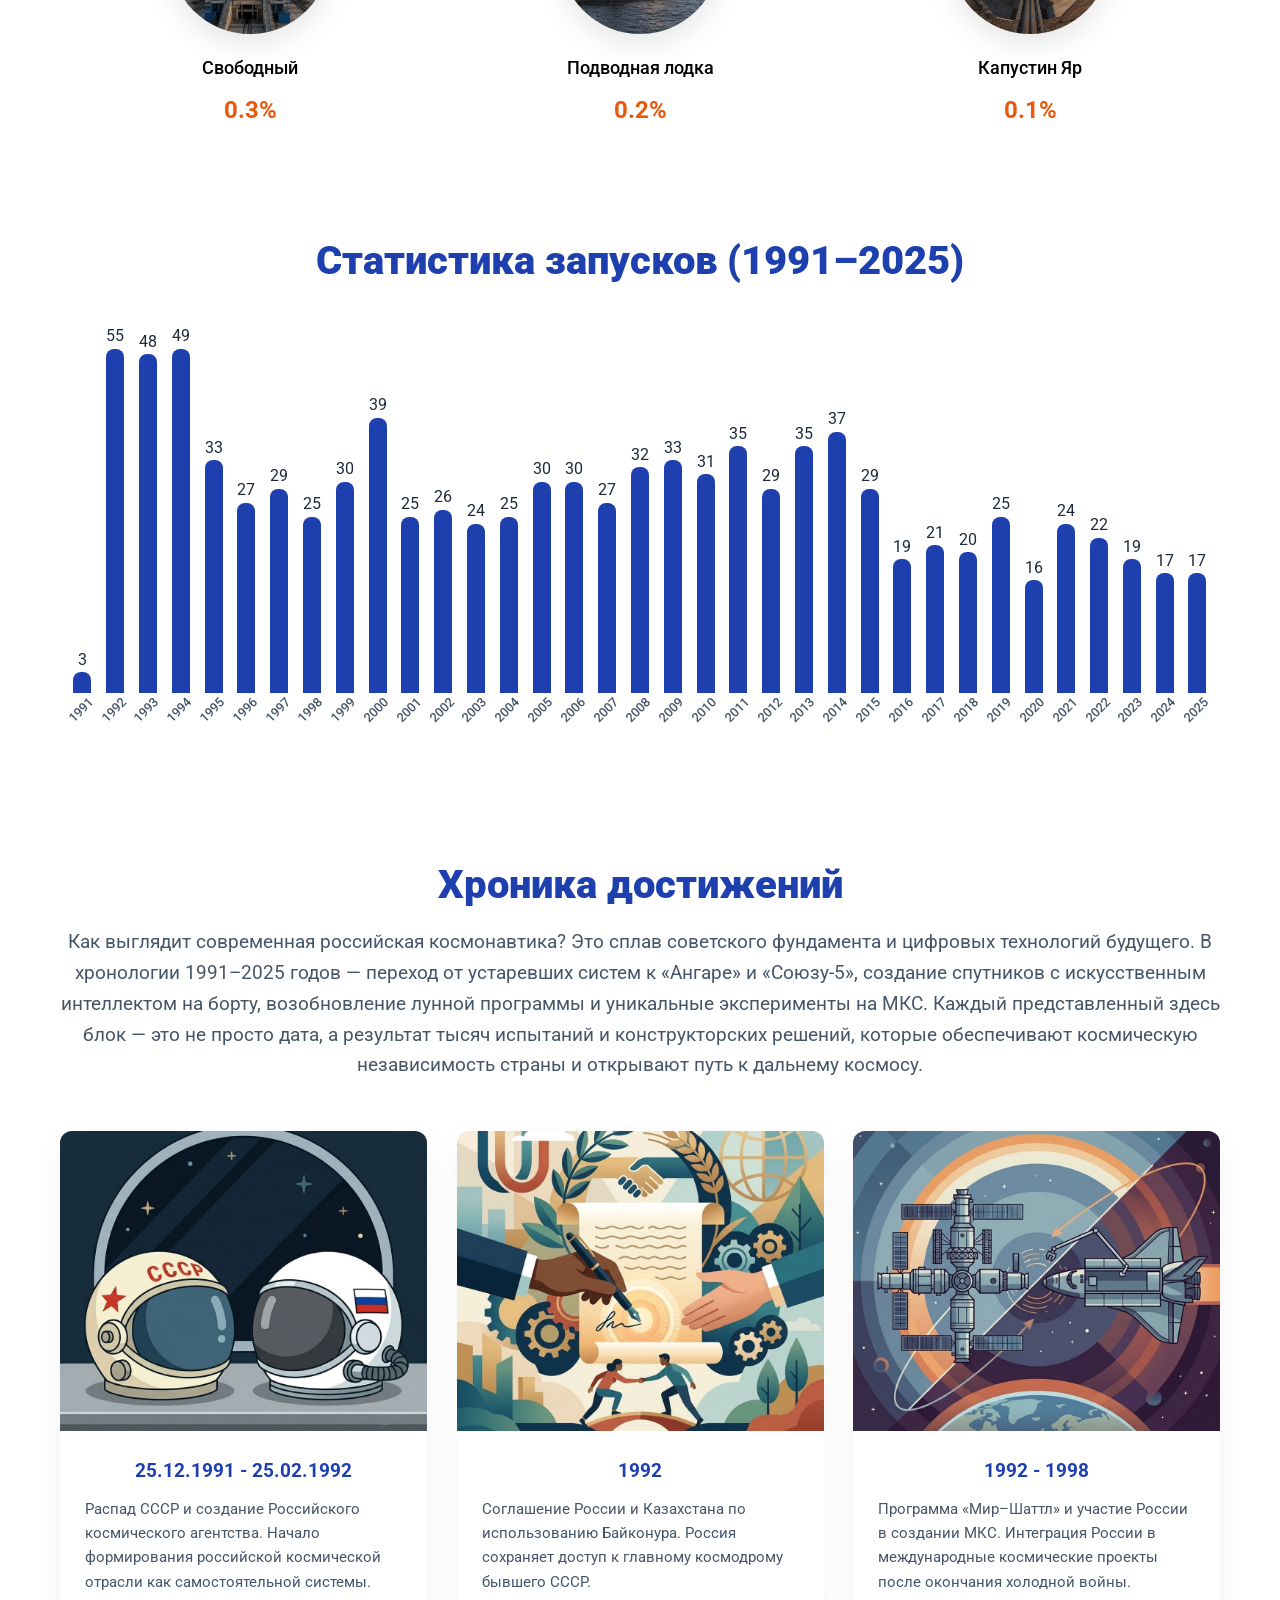
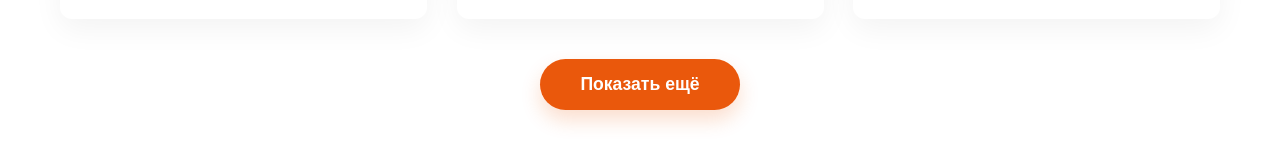
==== commit 28fcf175: "Update index.html" ====
--- a/index.html
+++ b/index.html
@@ -82,8 +82,8 @@
                     <div class="stat-label">Запусков</div>
                 </div>
                 <div class="stat-item t-animate" data-animate="fade-in-up" style="transition-delay: 0.1s;">
-                    <div class="stat-number" data-target="3">0</div>
-                    <div class="stat-label">Действующих космодрома</div>
+                    <div class="stat-number" data-target="9">0</div>
+                    <div class="stat-label">Космодромов</div>
                 </div>
                 <div class="stat-item t-animate" data-animate="fade-in-up" style="transition-delay: 0.2s;">
                     <div class="stat-number" data-target="34">0</div>
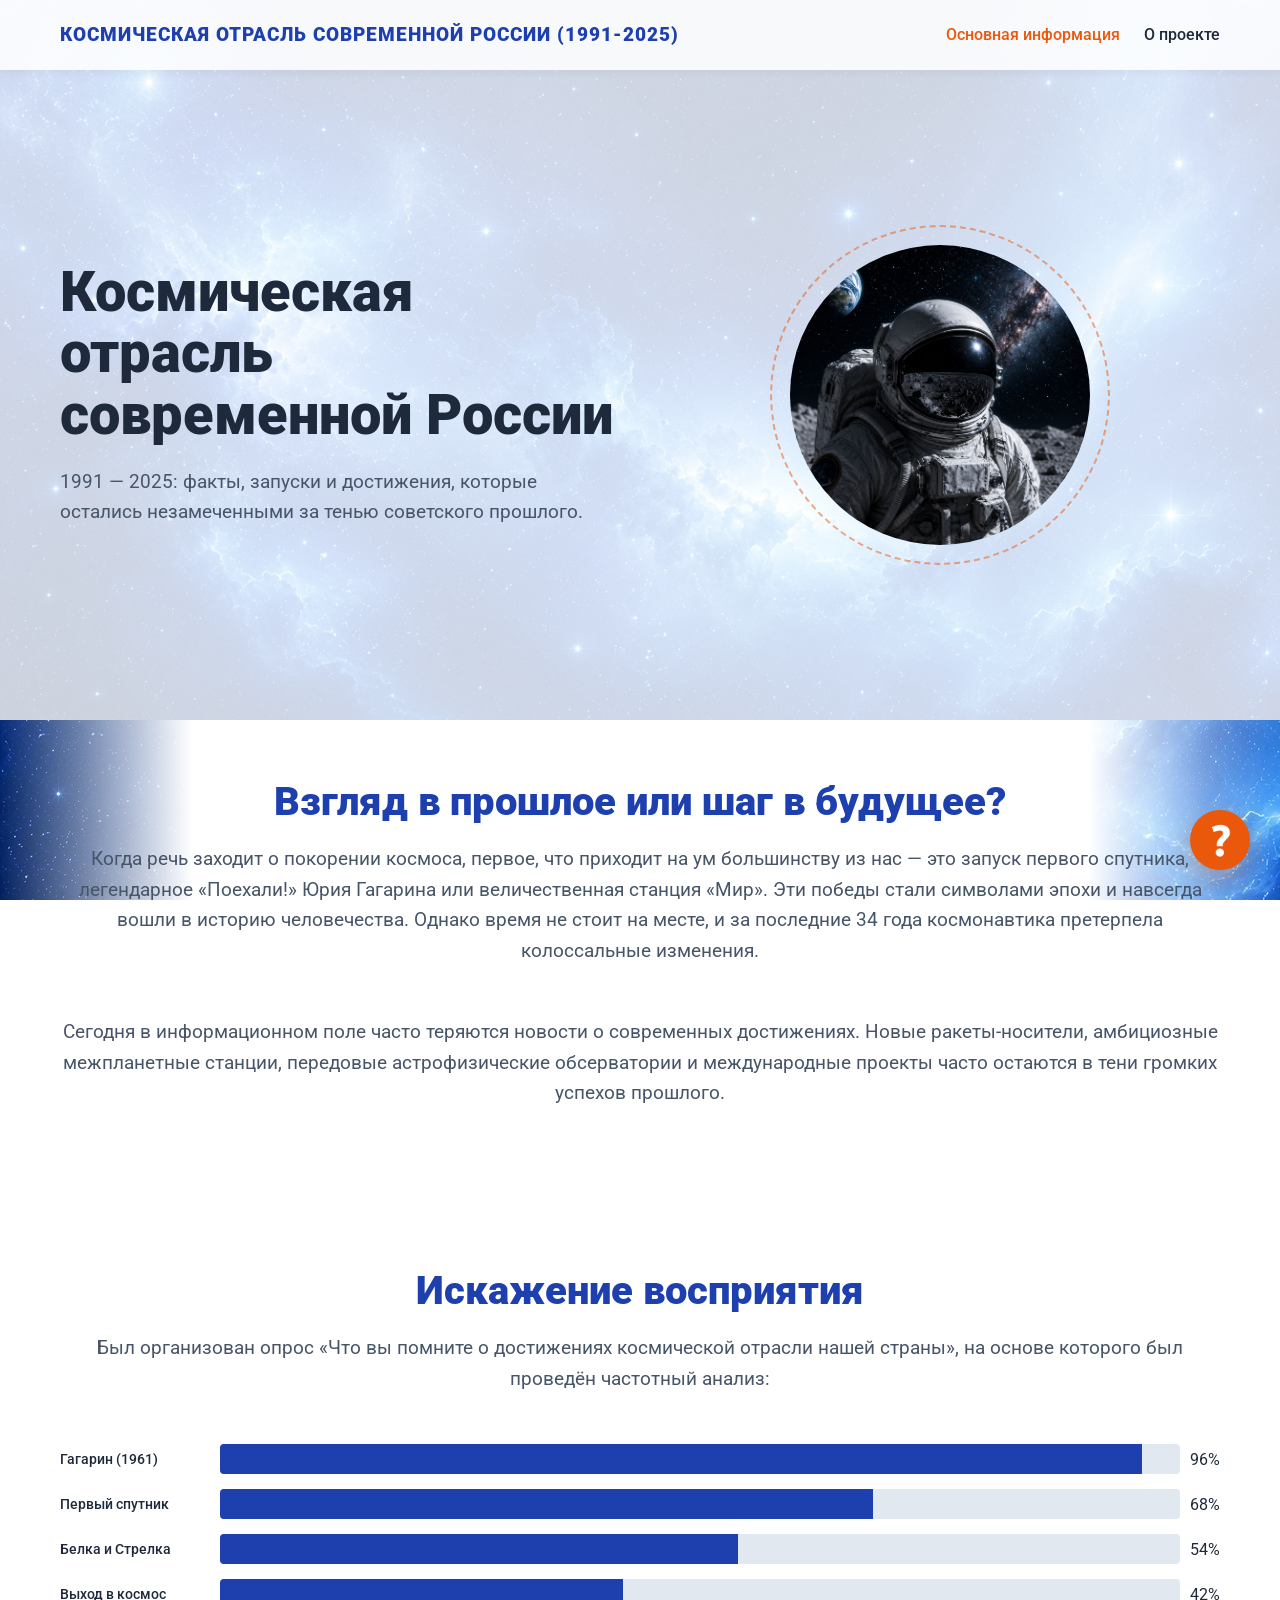
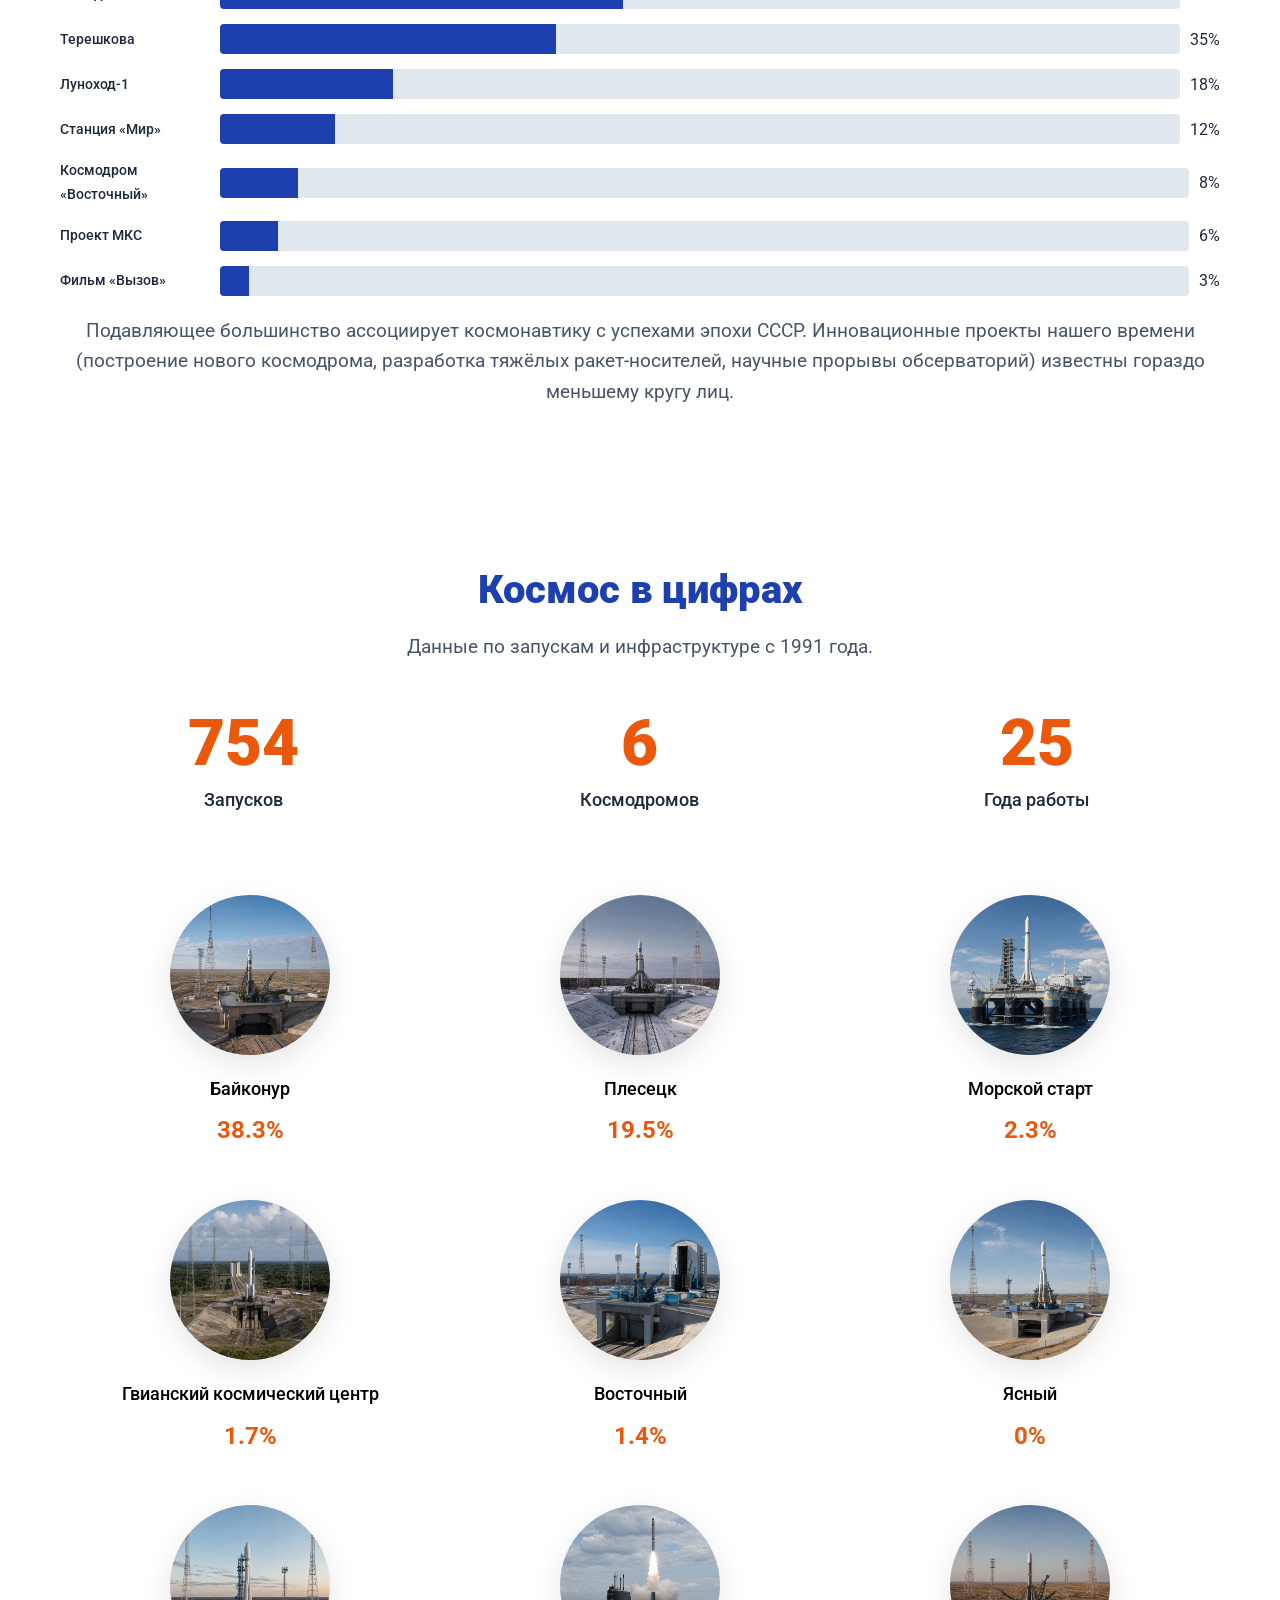
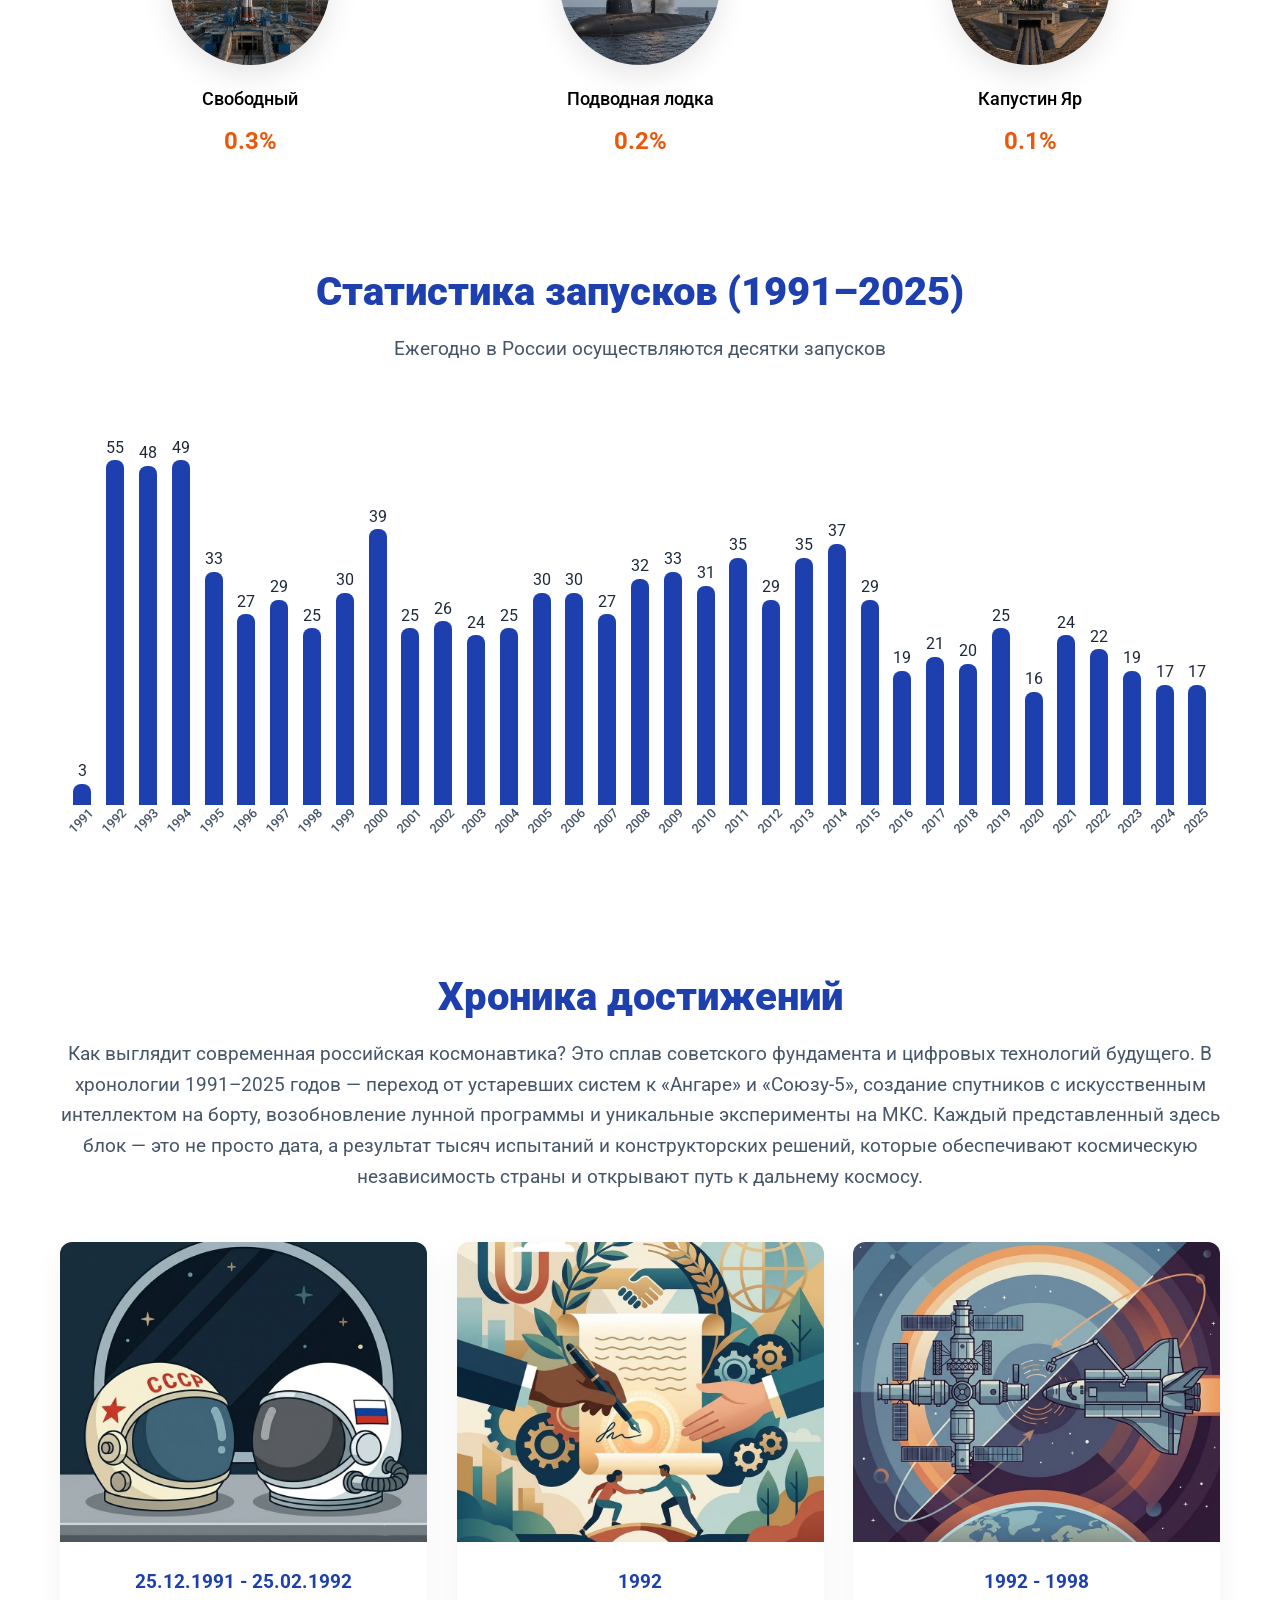
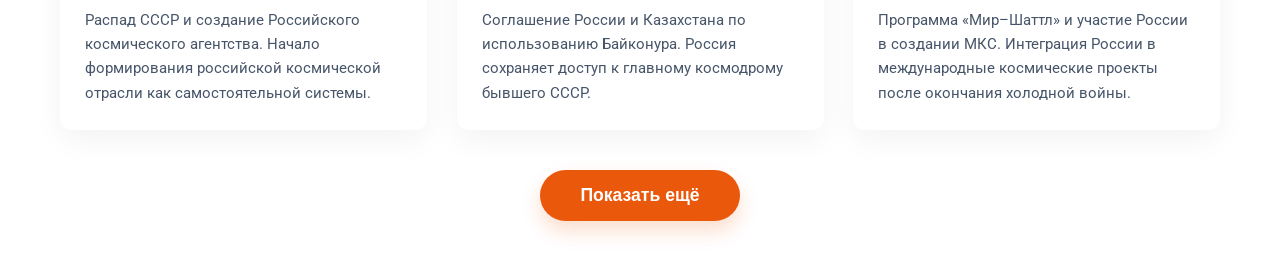
==== commit 89b90a88: "Update index.html" ====
--- a/index.html
+++ b/index.html
@@ -6,7 +6,7 @@
     <title>Россия в космосе (1991-2025)</title>
     <link href="https://fonts.googleapis.com/css2?family=Roboto:wght@400;500;700;900&display=swap" rel="stylesheet">
     <link rel="stylesheet" href="style.css">
-	<link rel="icon" type="image/png" href="images/fav.png">
+	<link rel="icon" type="image/png" href="images/Fav.png">
 </head>
 
 <div id="modal" class="modal">
@@ -62,7 +62,7 @@
 	<section class="section" id="stats-section">
     <div class="container">
         <h2 class="section-title">Искажение восприятия</h2>
-        <p class="section-subtitle">Результаты опроса: что россияне помнят о достижениях космической отрасли</p>
+        <p class="section-subtitle">Был организован опрос «Что вы помните о достижениях космической отрасли нашей страны», на основе которого был проведён частотный анализ:</p>
         
         <div class="chart-container" id="chart">
             </div>
@@ -178,6 +178,7 @@
     <section class="section">
     <div class="container">
         <h2 class="section-title t-animate" data-animate="fade-in-up">Статистика запусков (1991–2025)</h2>
+		<p class="section-subtitle">Ежегодно в России осуществляются десятки запусков</p>
         <div id="launches-chart" class="histogram-vertical"></div>
     </div>
 </section>
